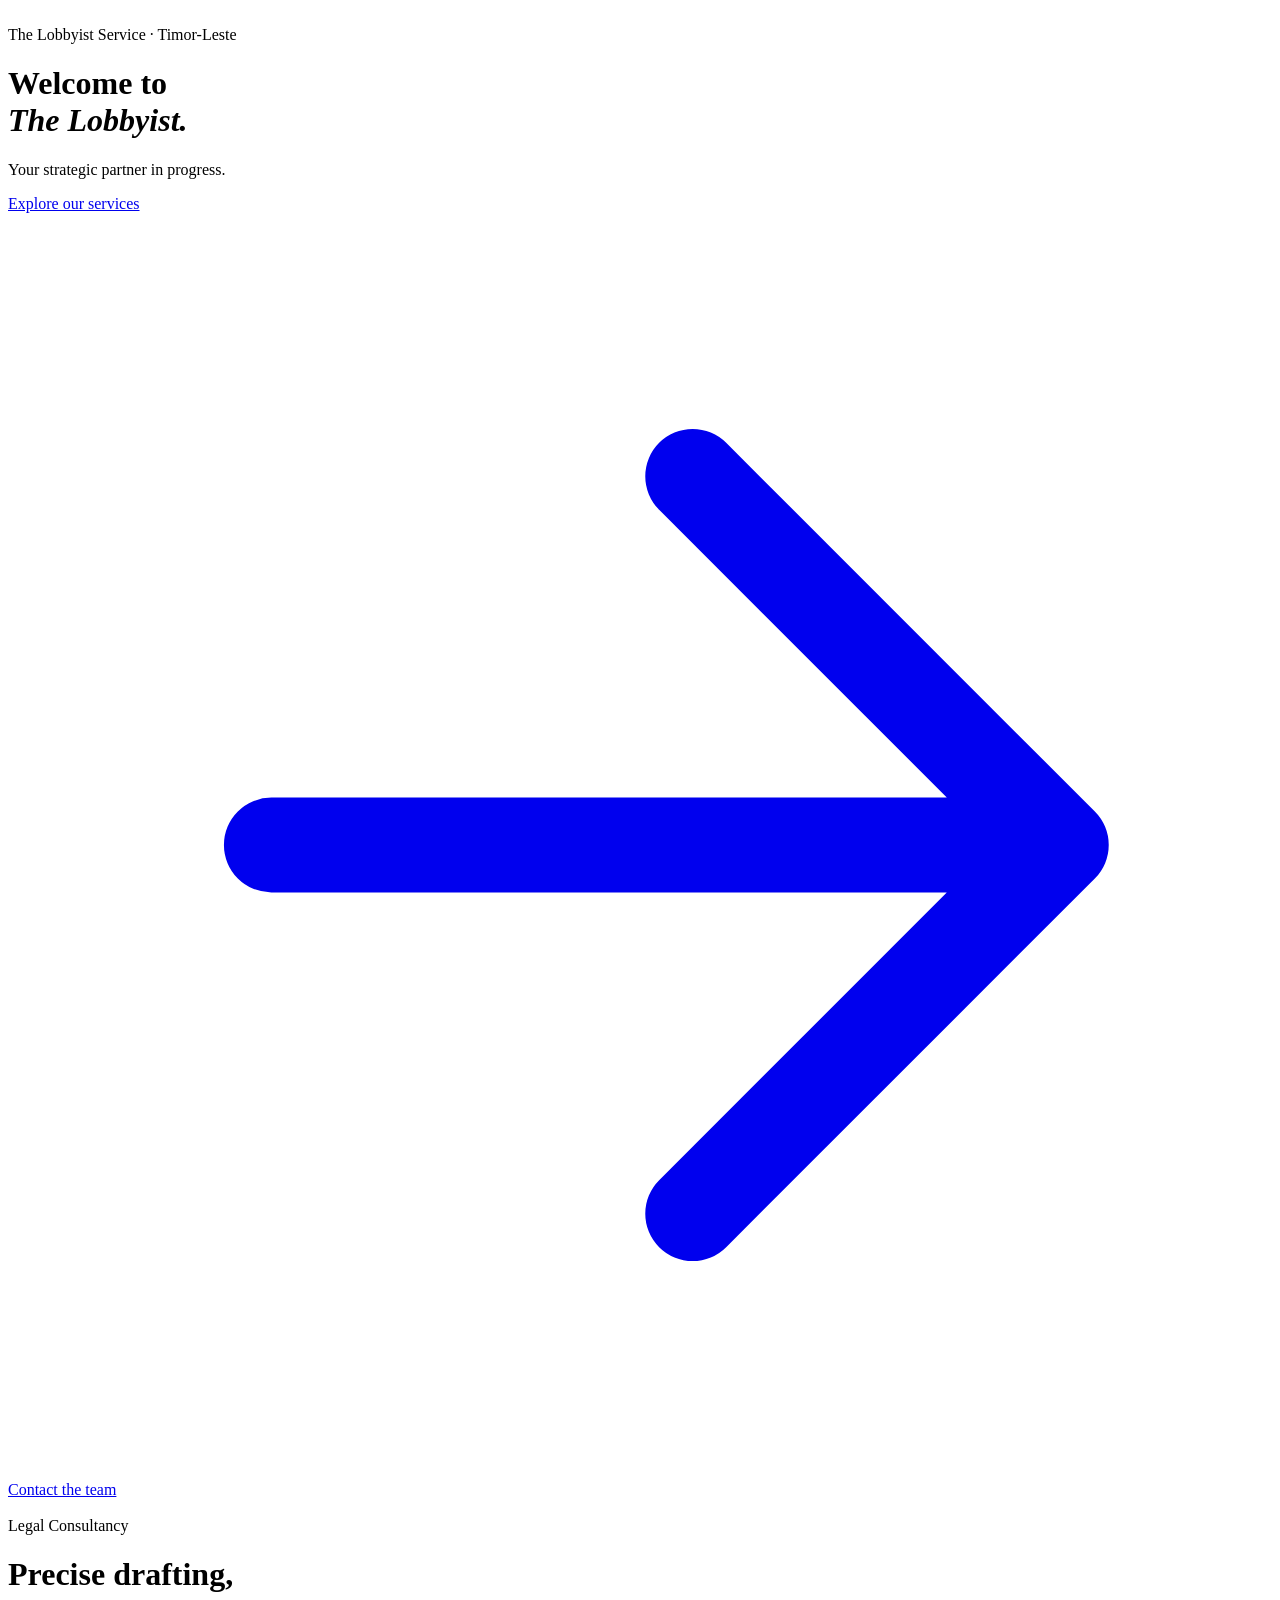
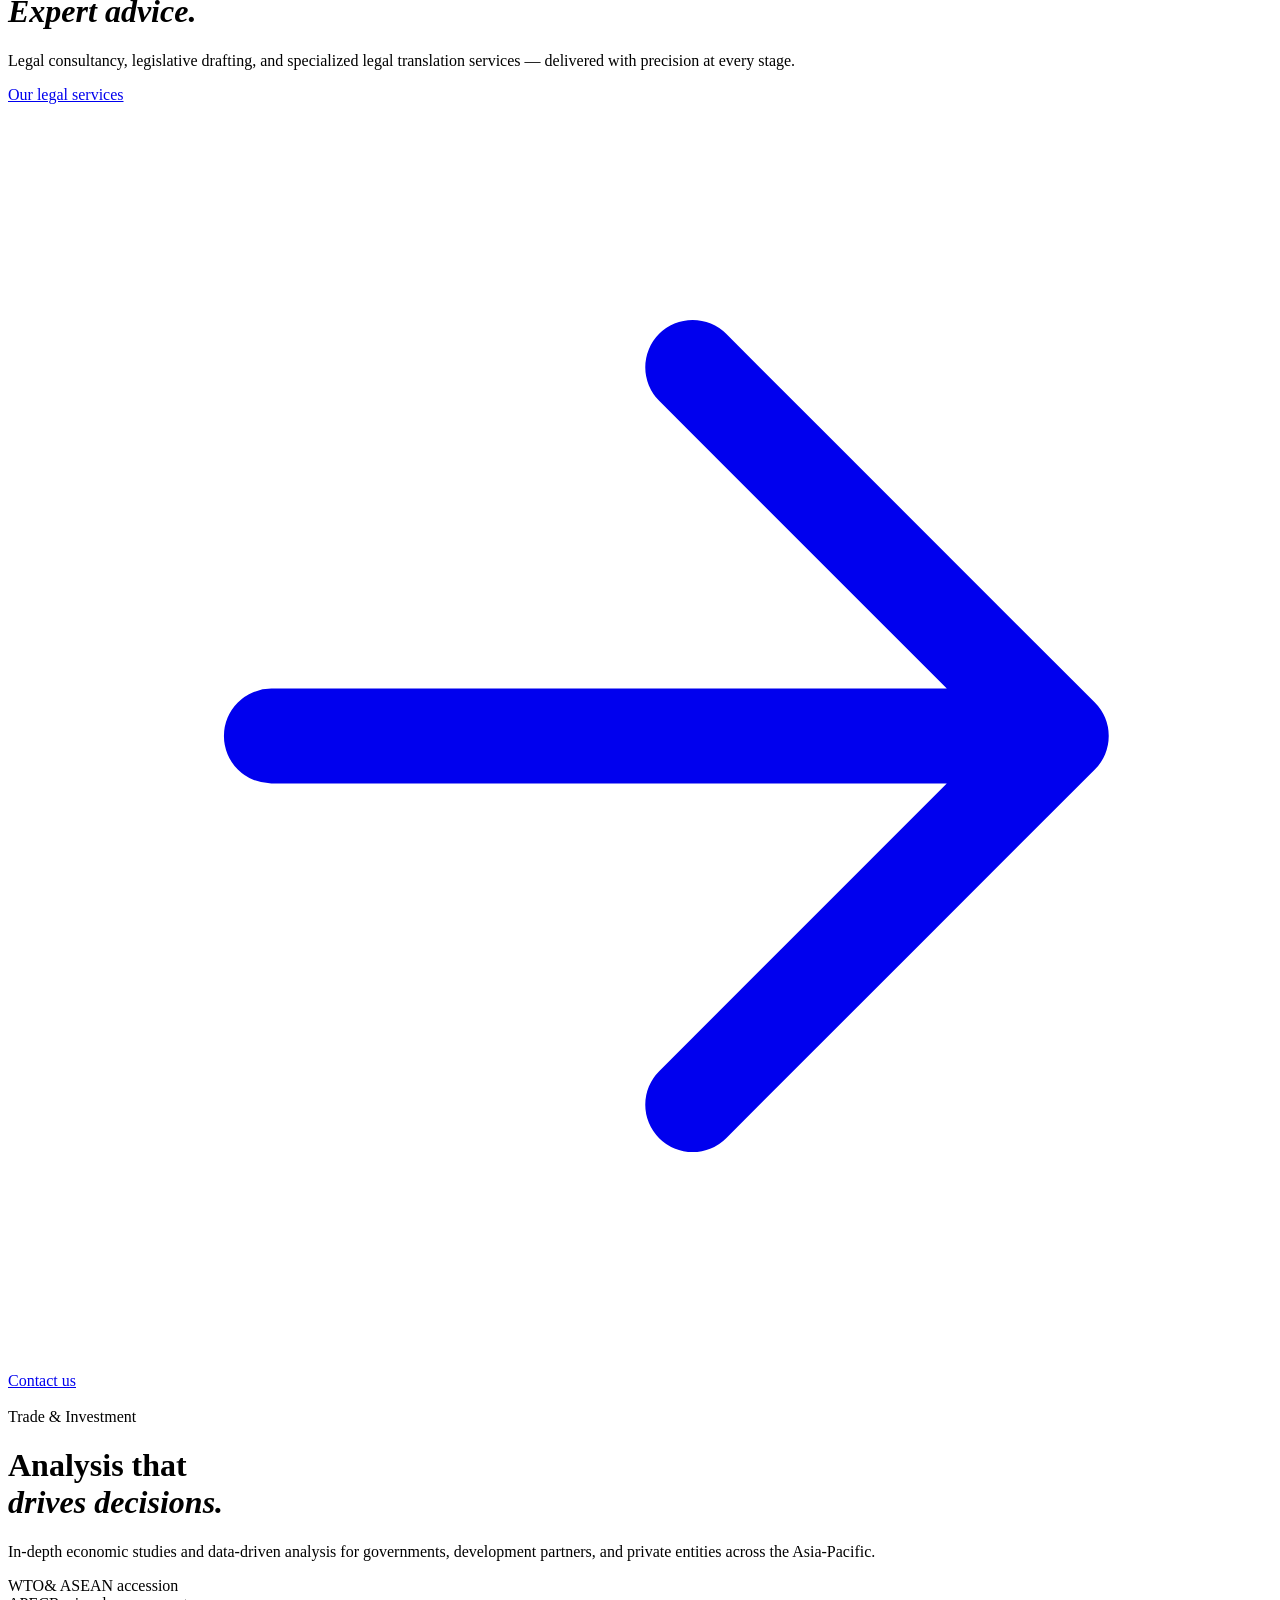
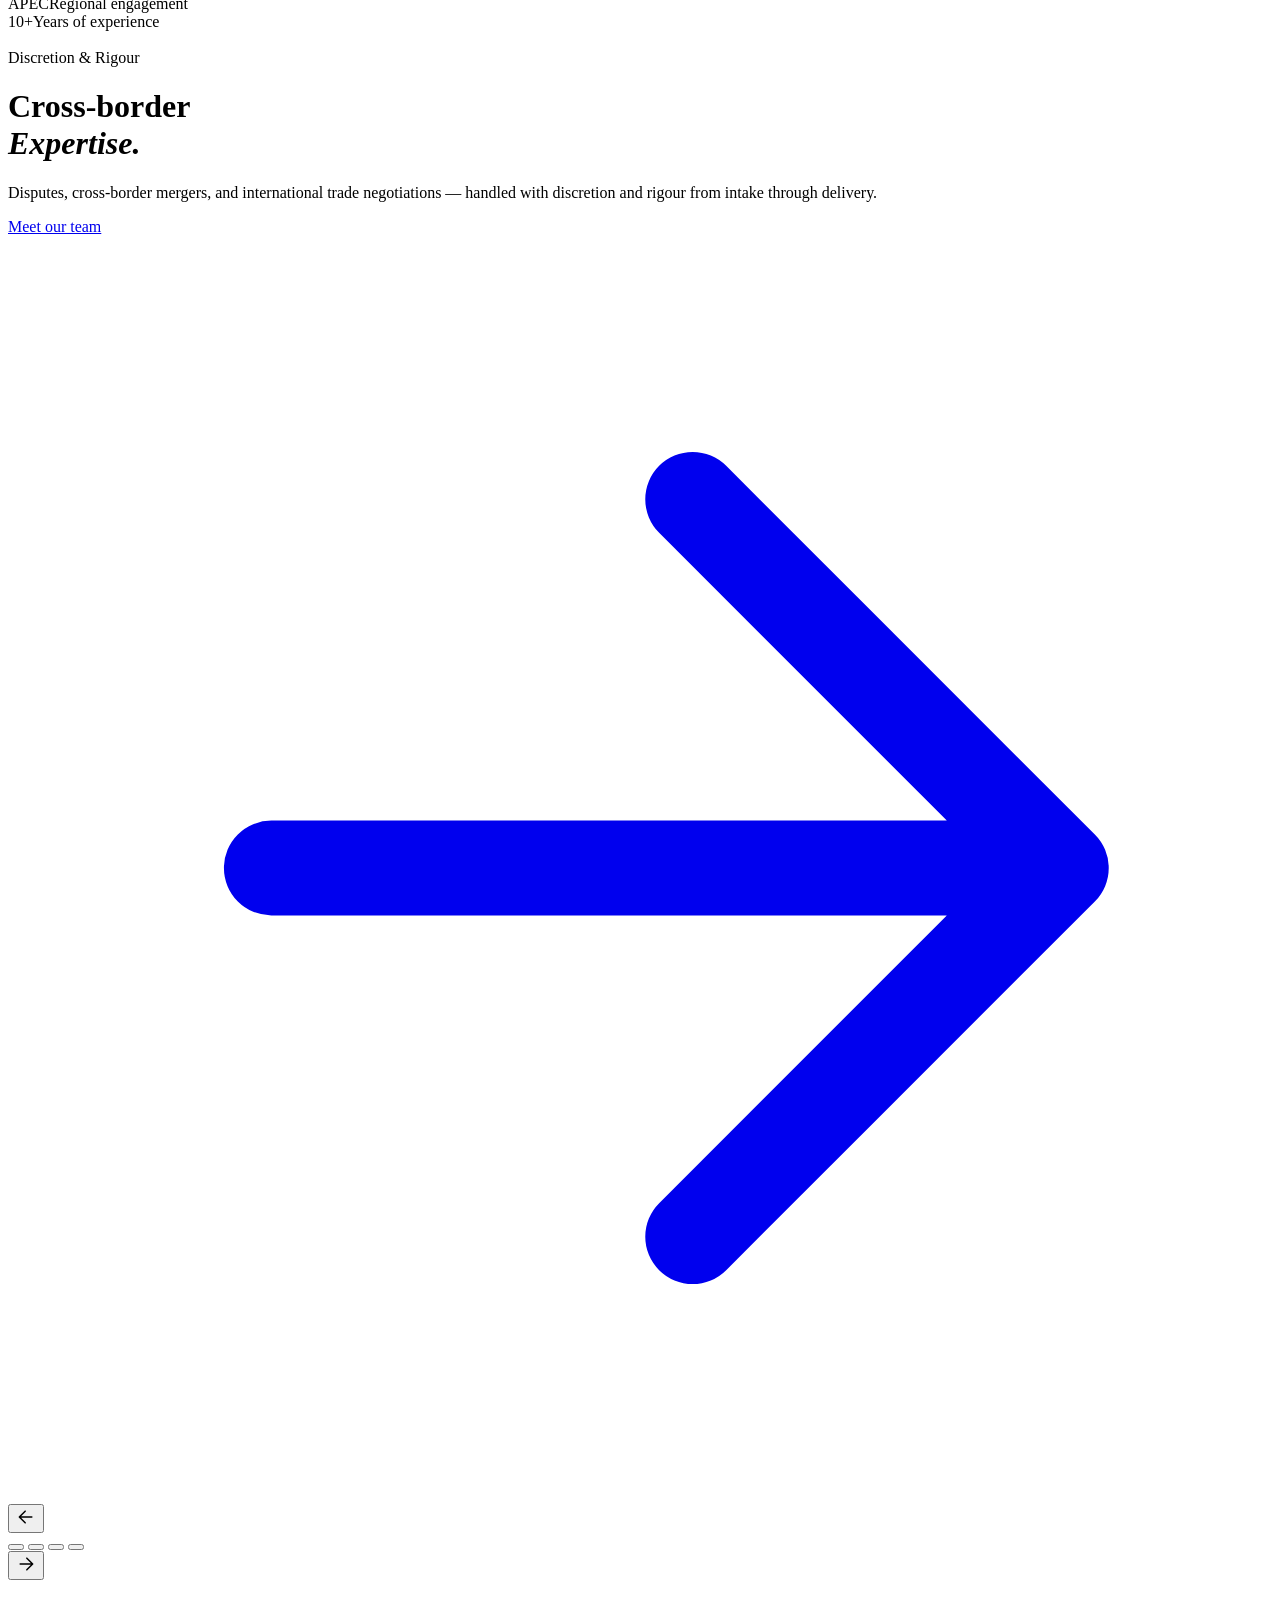
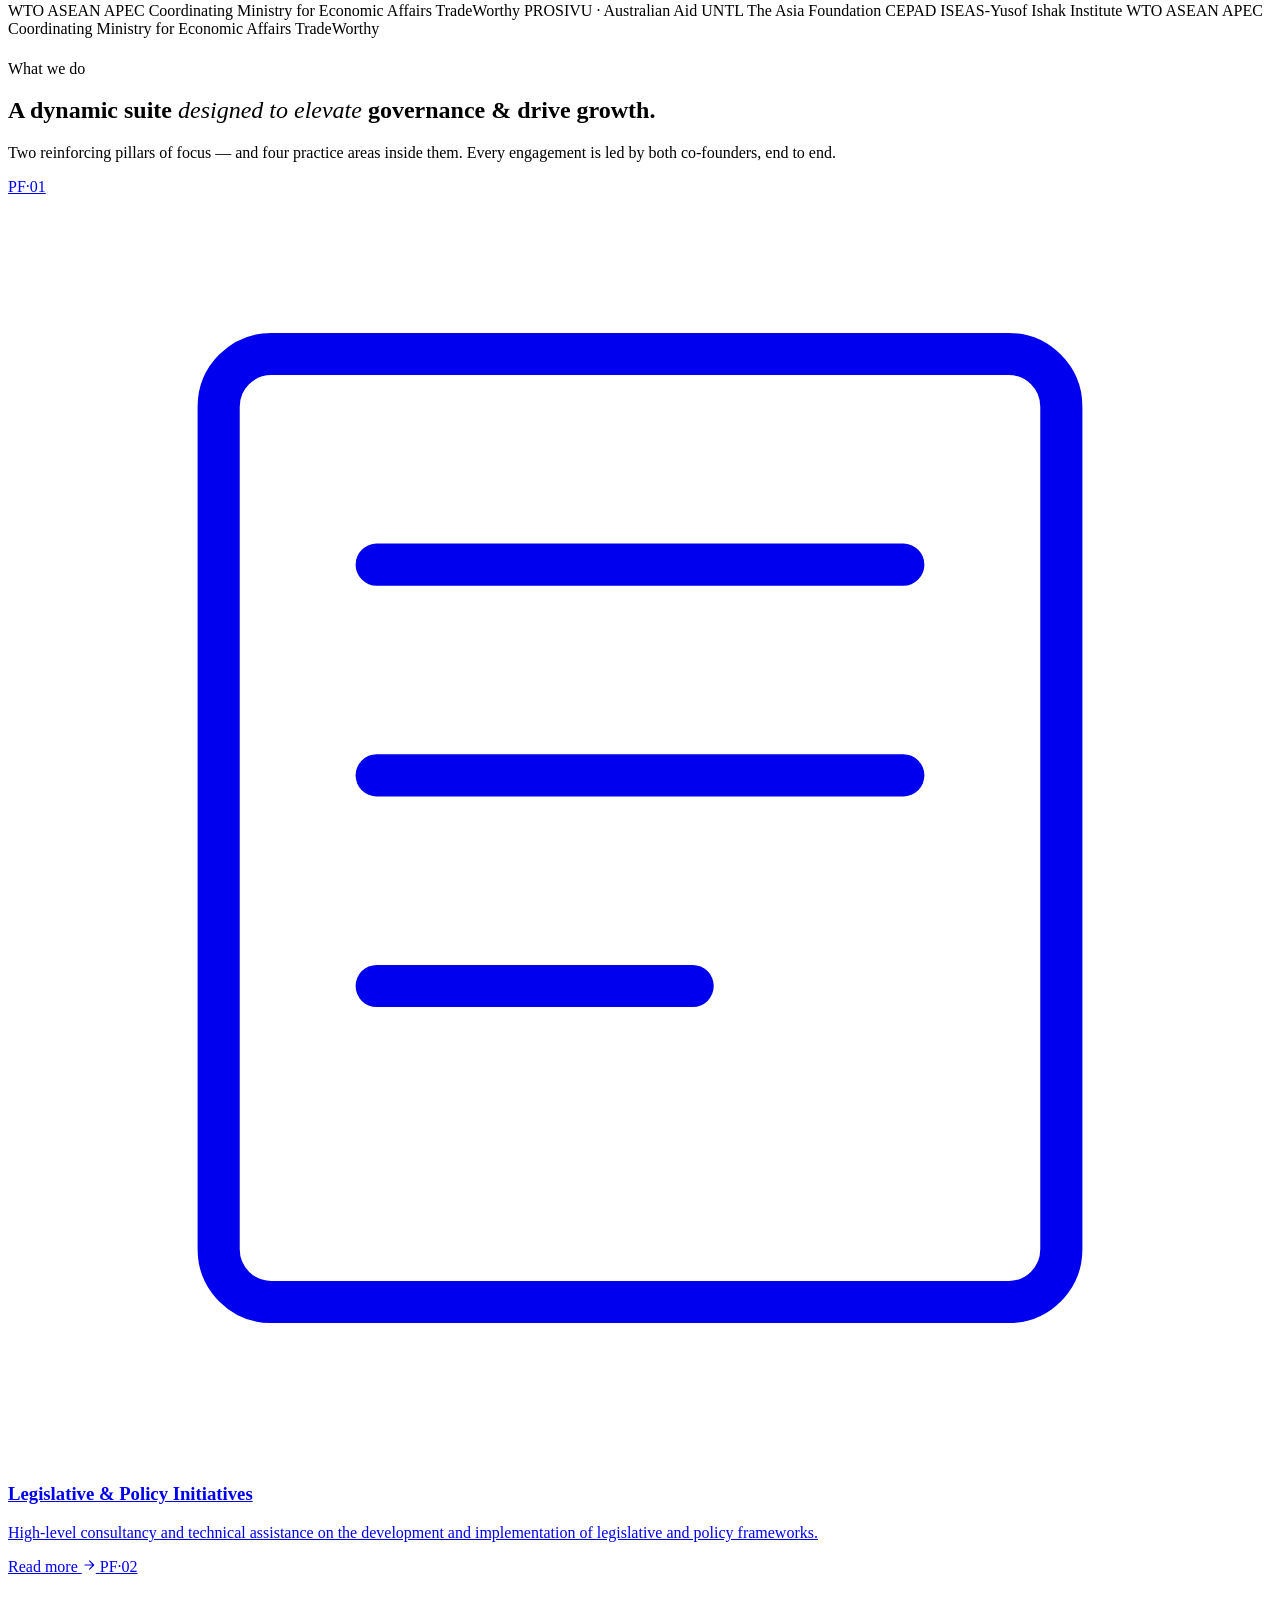
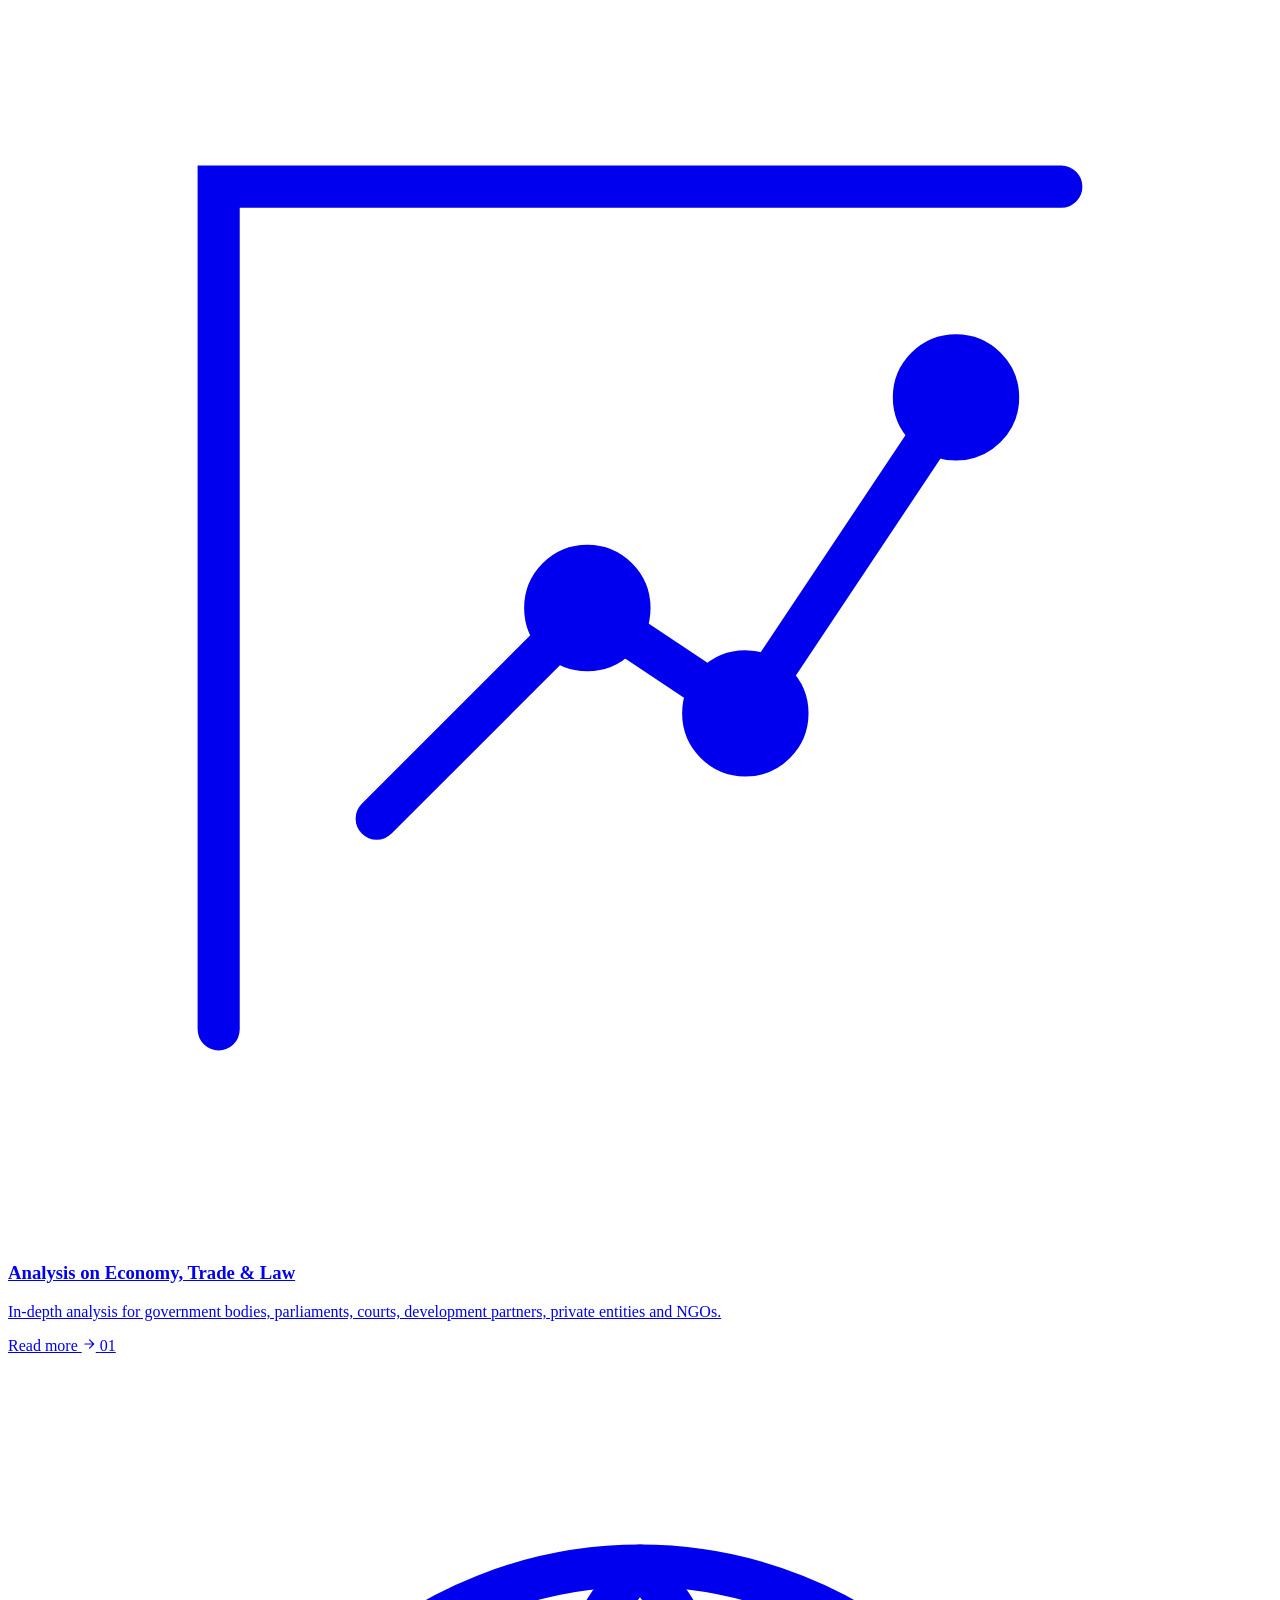
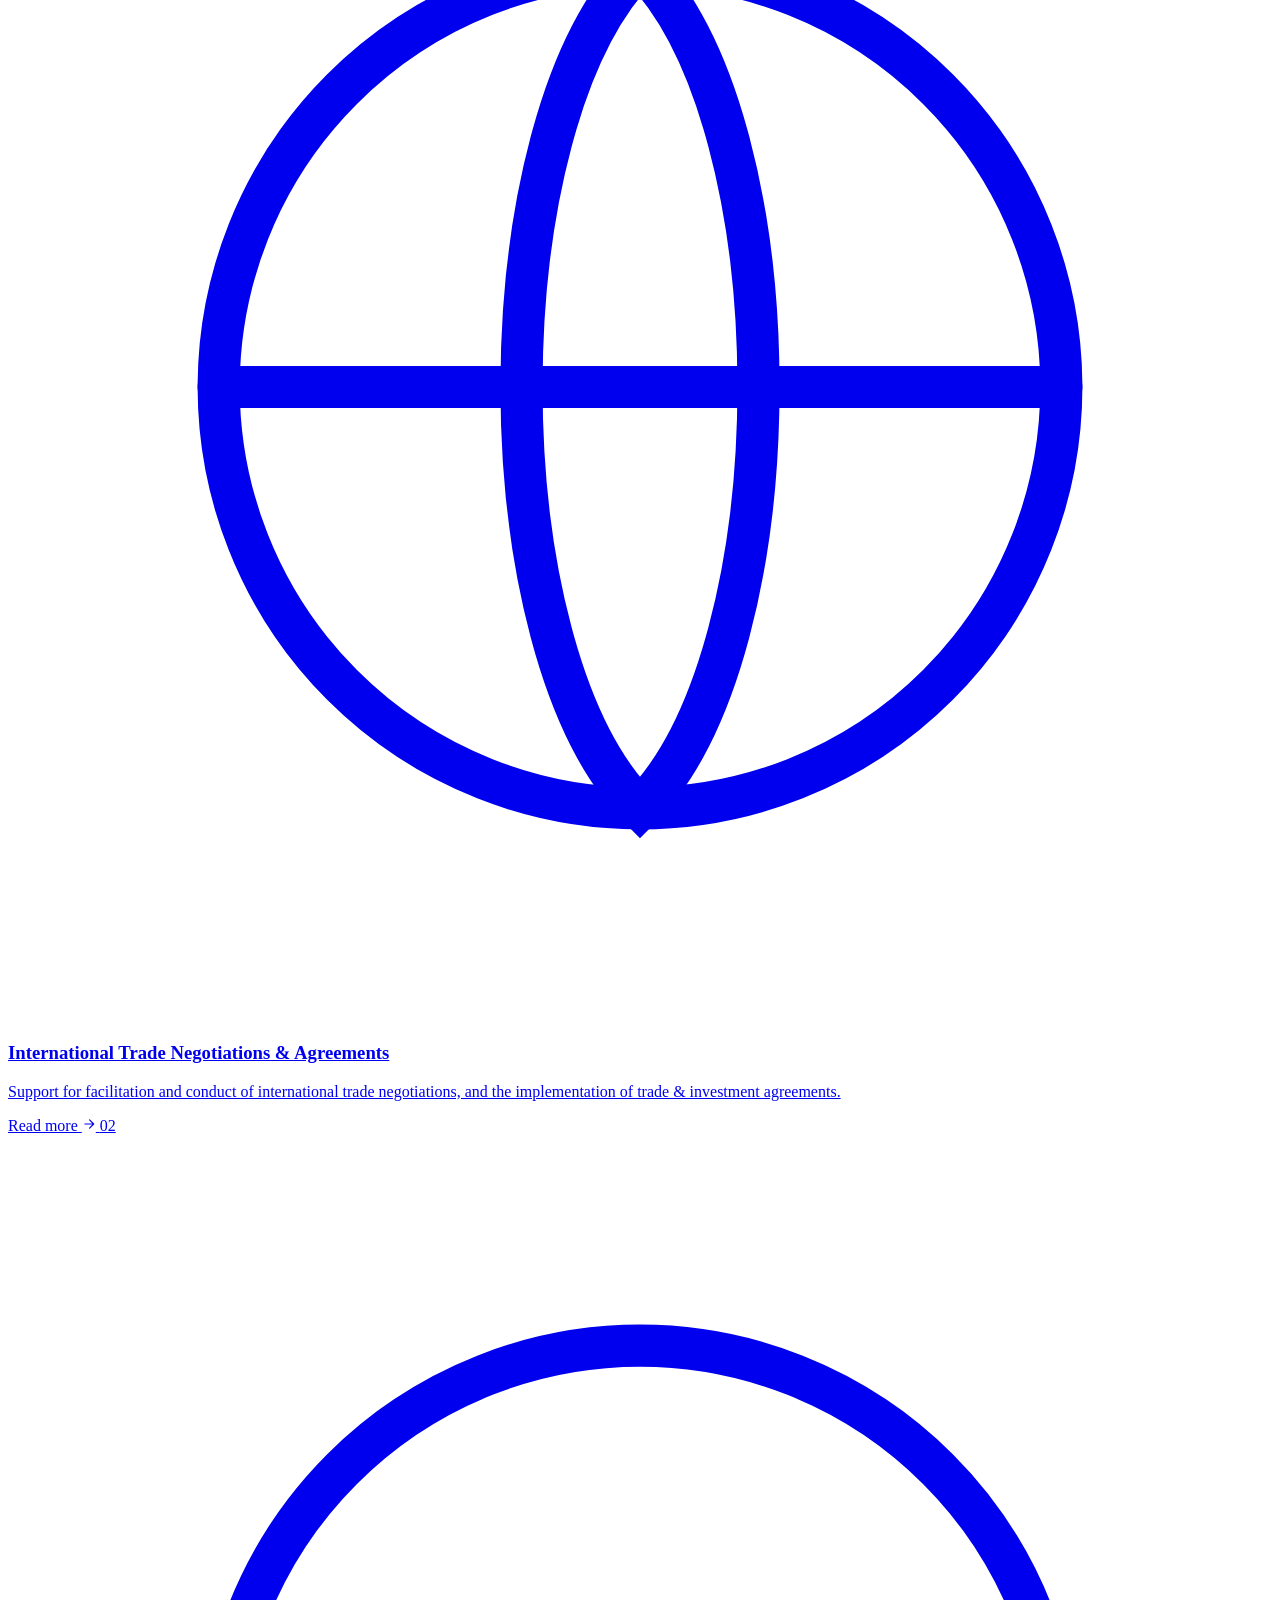
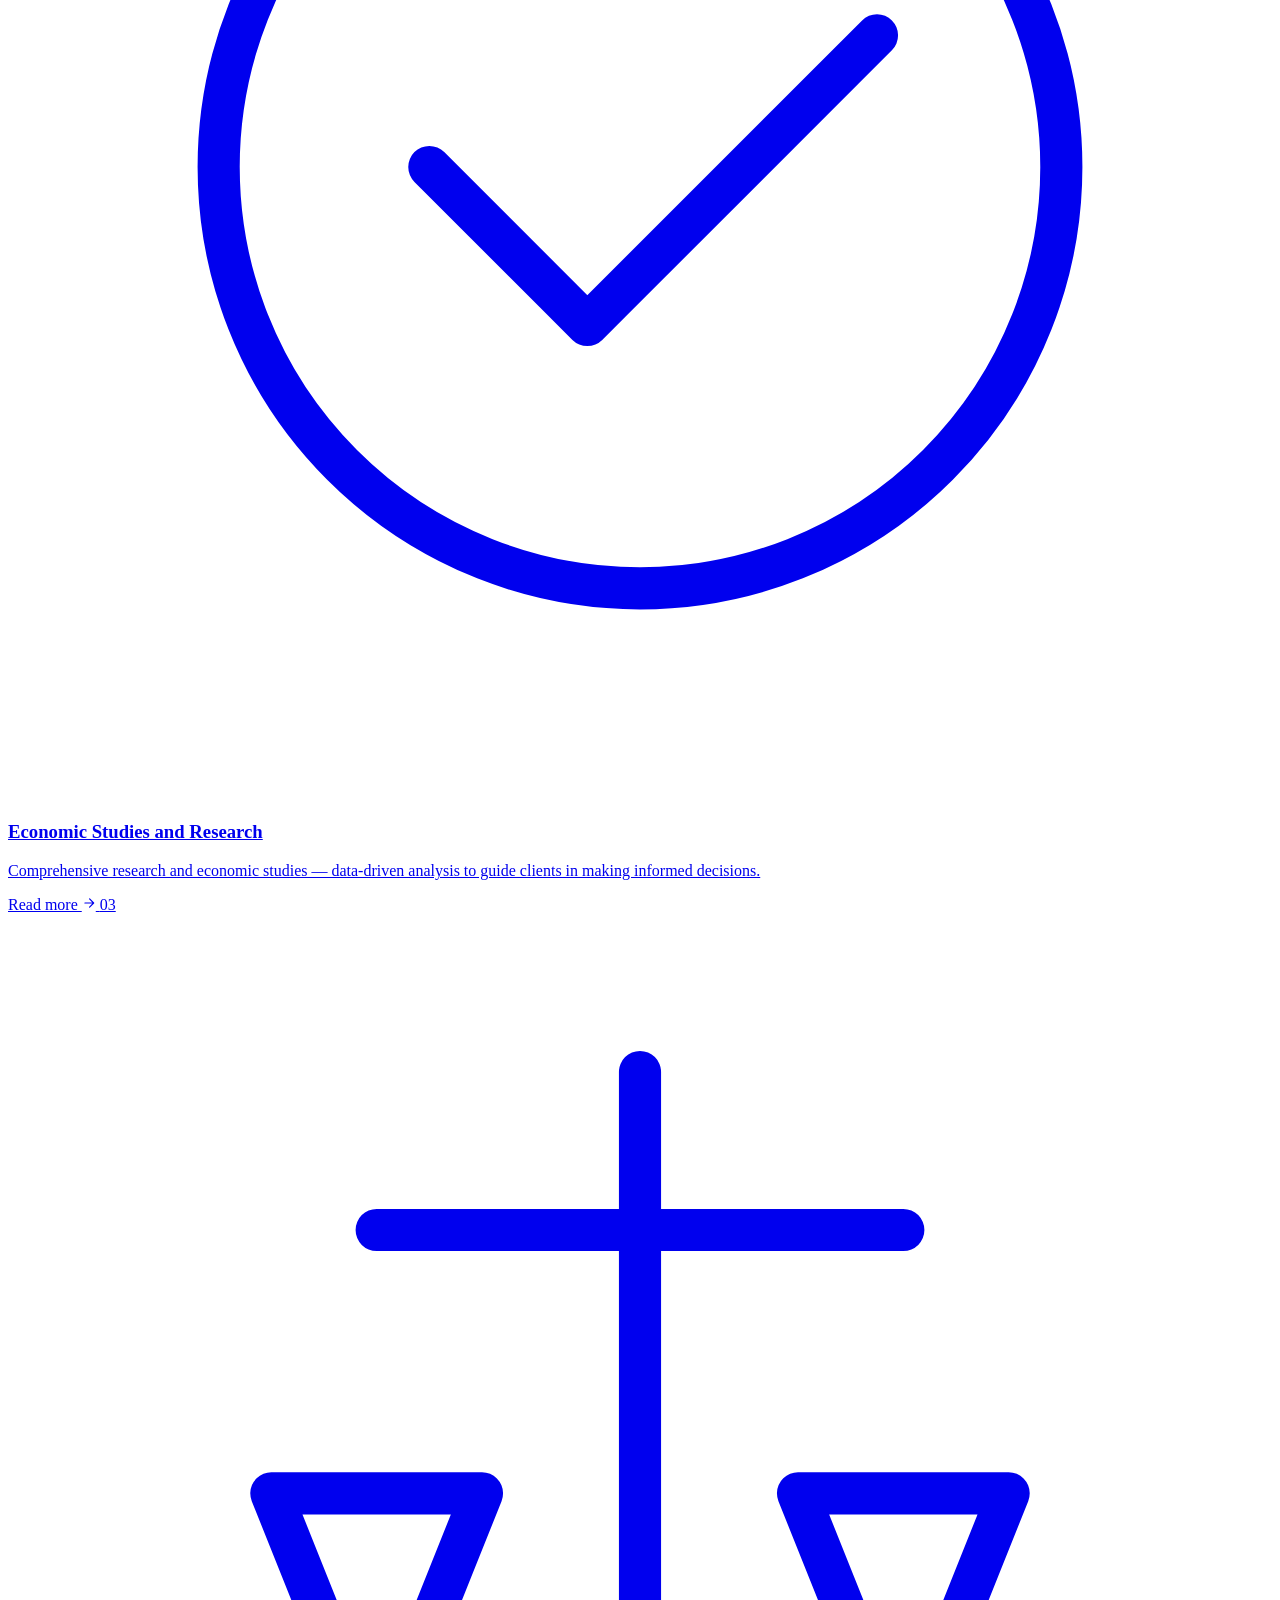
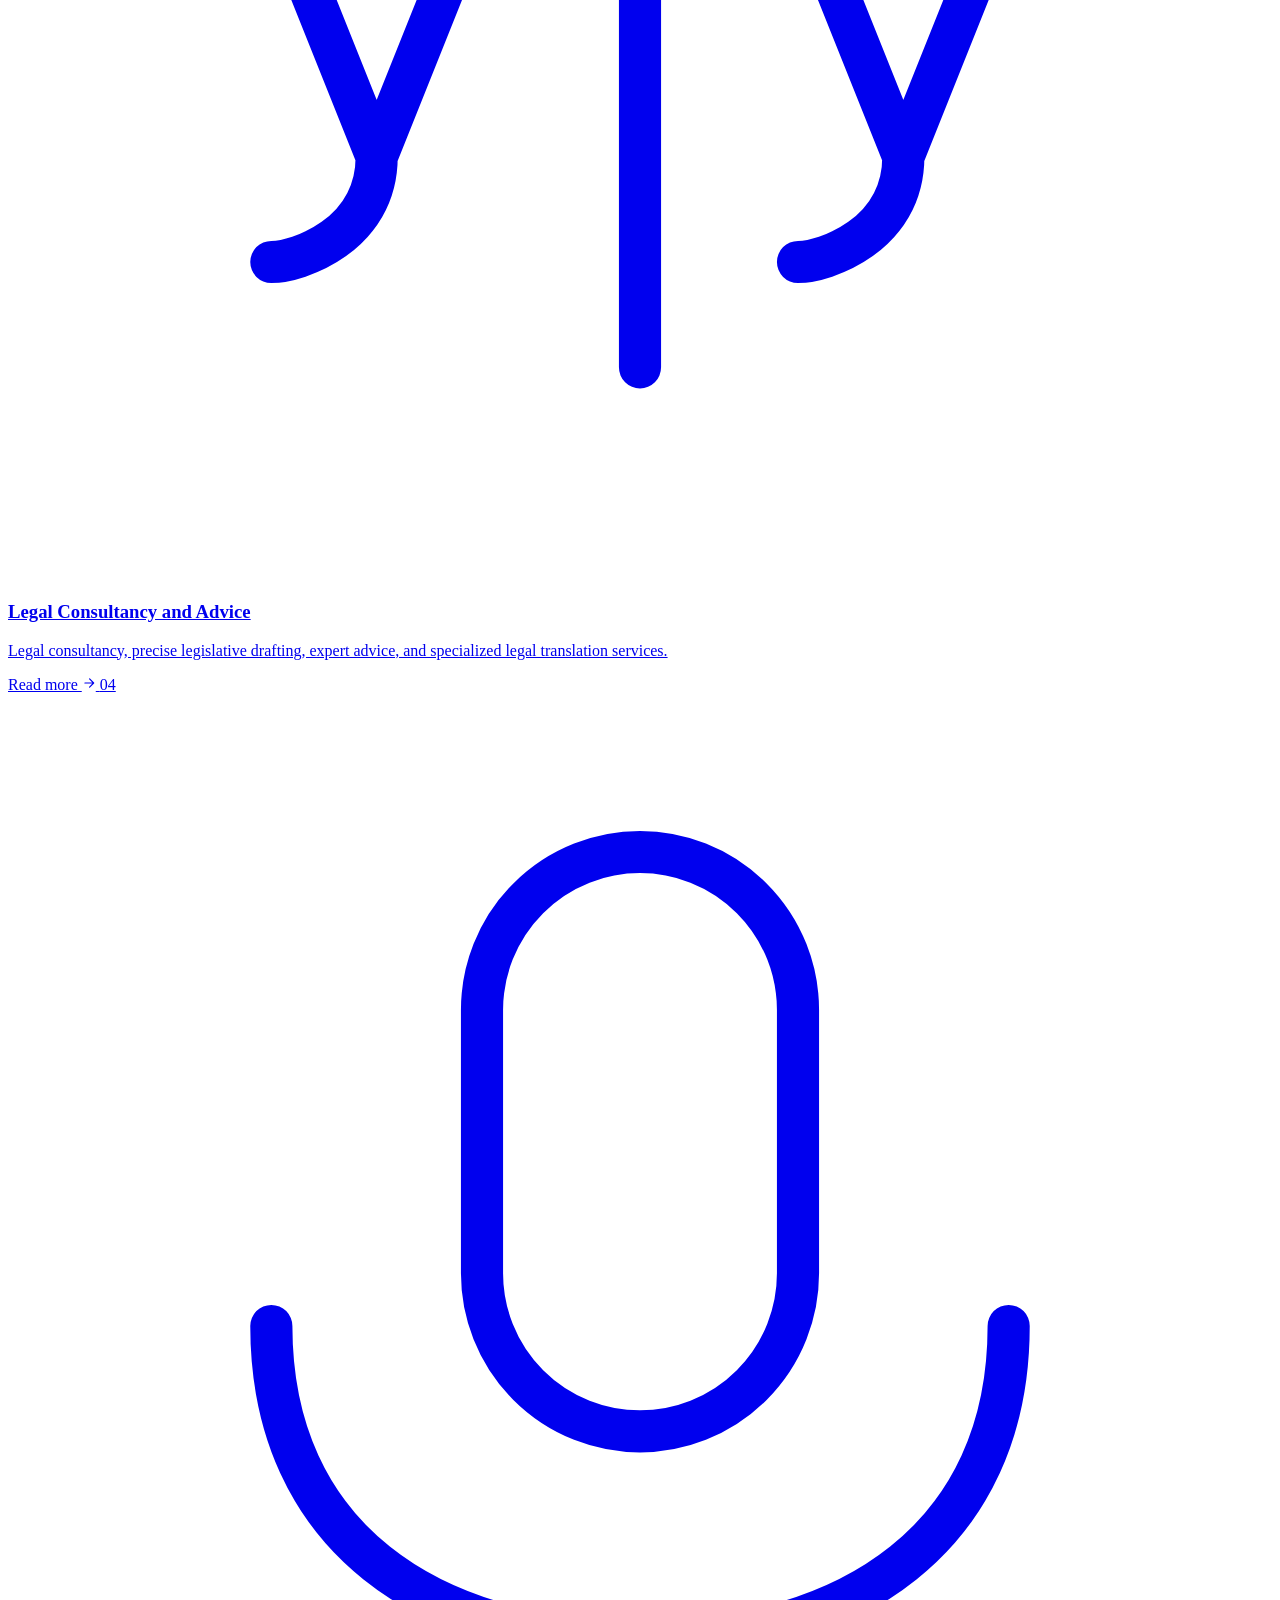
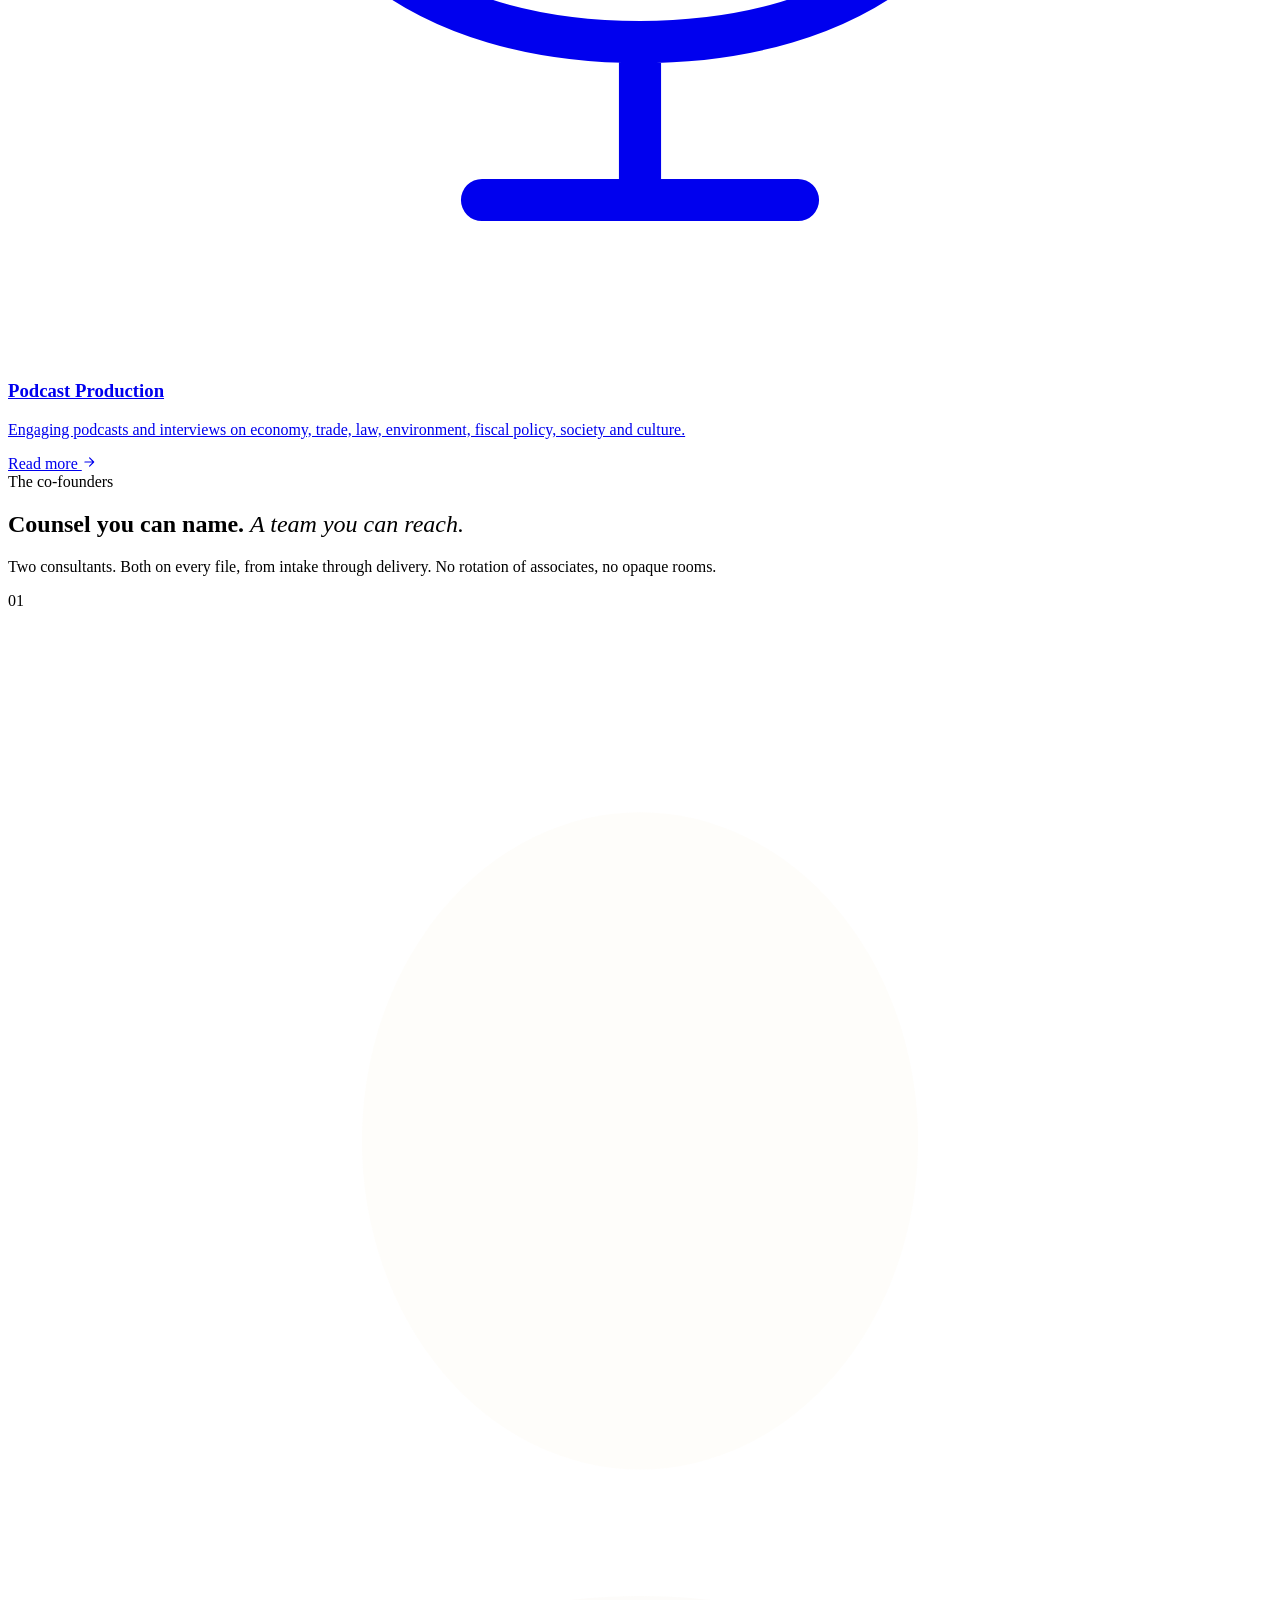
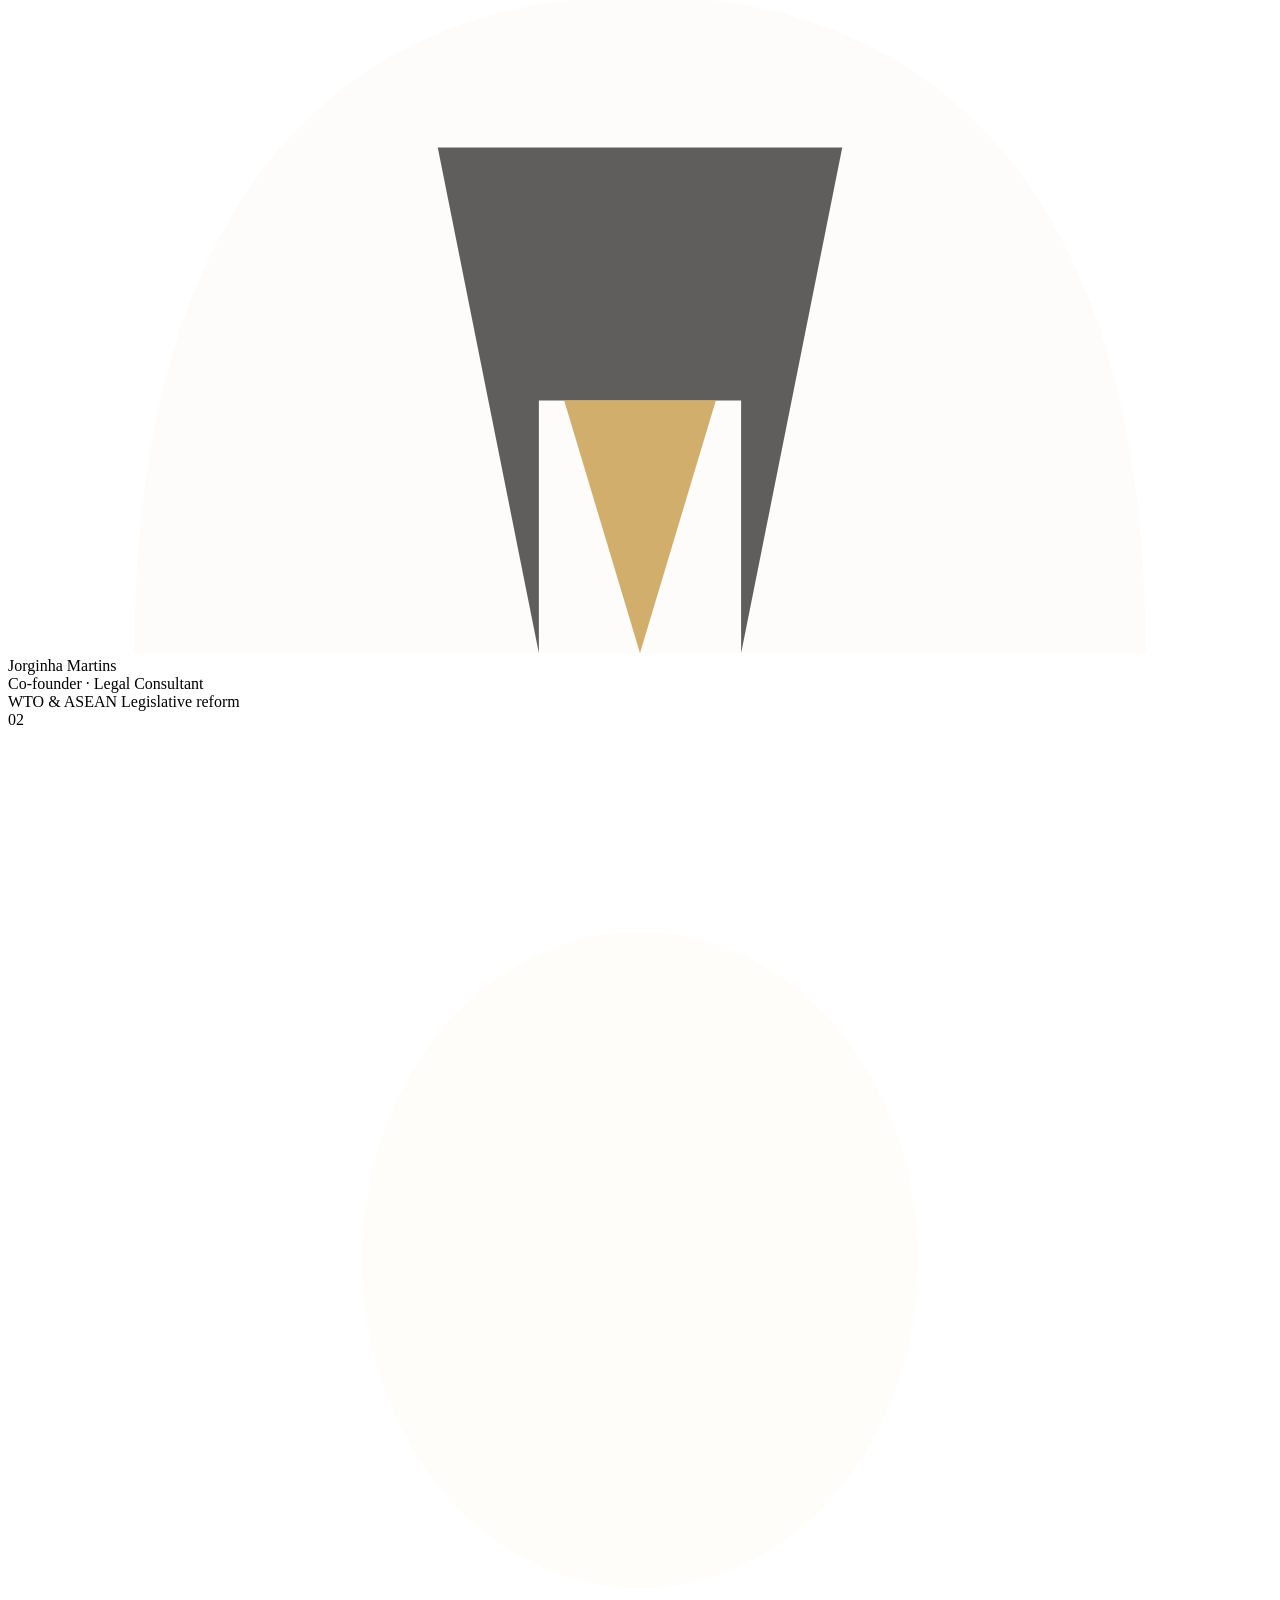
==== index.html @ a8da032b "Add files via upload" ====
<!doctype html>
<html lang="en" data-theme="light">

<head>
  <meta charset="utf-8" />
  <meta name="viewport" content="width=device-width, initial-scale=1" />
  <title>The Lobbyist Service — Policy-level Consultancy &amp; Technical Assistance</title>
  <link rel="preconnect" href="https://fonts.googleapis.com">
  <link rel="preconnect" href="https://fonts.gstatic.com" crossorigin>
  <link
    href="https://fonts.googleapis.com/css2?family=Playfair+Display:ital,wght@0,400..800;1,400..700&family=Inter:wght@300;400;500;600;700&display=swap"
    rel="stylesheet">
  <link rel="stylesheet" href="assets/shared.css" />
</head>

<body data-page="home">

  <div id="nav-mount"></div>

  <!-- ============== HERO SLIDER ============== -->
  <header class="hero-slider" id="hero-slider">

    <!-- Slide 1 — legal.png -->
    <div class="hs-slide active" data-index="0">
      <div class="hs-bg">
        <img src="uploads/legal.png" alt="" aria-hidden="true" />
        <div class="hs-overlay"></div>
      </div>
      <div class="hs-content">
        <span class="hs-eyebrow">The Lobbyist Service · Timor-Leste</span>
        <h1 class="hs-headline">
          Welcome to<br><em>The Lobbyist.</em>
        </h1>
        <p class="hs-lede">Your strategic partner in progress.</p>
        <div class="hs-actions">
          <a href="service.html" class="btn btn-primary">
            Explore our services
            <svg class="arrow" viewBox="0 0 24 24" fill="none" aria-hidden="true">
              <path d="M5 12h14M13 5l7 7-7 7" stroke="currentColor" stroke-width="1.8" stroke-linecap="round" stroke-linejoin="round" />
            </svg>
          </a>
          <a href="mailto:thelobbyist.service@gmail.com" class="btn btn-ghost hs-btn-ghost">
            Contact the team
          </a>
        </div>
      </div>
    </div>

    <!-- Slide 2 — legal2.png -->
    <div class="hs-slide" data-index="1">
      <div class="hs-bg">
        <img src="uploads/legal2.png" alt="" aria-hidden="true" />
        <div class="hs-overlay" style="background: linear-gradient(to bottom, rgba(11,10,8,.50) 0%, rgba(11,10,8,.80) 100%);"></div>
      </div>
      <div class="hs-content">
        <span class="hs-eyebrow">Legal Consultancy</span>
        <h1 class="hs-headline">
          Precise drafting,<br><em>Expert advice.</em>
        </h1>
        <p class="hs-lede">Legal consultancy, legislative drafting, and specialized legal translation services — delivered with precision at every stage.</p>
        <div class="hs-actions">
          <a href="service.html#legal-consultancy" class="btn btn-primary">
            Our legal services
            <svg class="arrow" viewBox="0 0 24 24" fill="none" aria-hidden="true">
              <path d="M5 12h14M13 5l7 7-7 7" stroke="currentColor" stroke-width="1.8" stroke-linecap="round" stroke-linejoin="round" />
            </svg>
          </a>
          <a href="mailto:thelobbyist.service@gmail.com" class="btn btn-ghost hs-btn-ghost">Contact us</a>
        </div>
      </div>
    </div>

    <!-- Slide 3 — legal3.png -->
    <div class="hs-slide" data-index="2">
      <div class="hs-bg">
        <img src="uploads/legal3.png" alt="" aria-hidden="true" />
        <div class="hs-overlay" style="background: linear-gradient(135deg, rgba(11,10,8,.85) 0%, rgba(11,10,8,.45) 100%);"></div>
      </div>
      <div class="hs-content">
        <span class="hs-eyebrow">Trade &amp; Investment</span>
        <h1 class="hs-headline">
          Analysis that<br><em>drives decisions.</em>
        </h1>
        <p class="hs-lede">In-depth economic studies and data-driven analysis for governments, development partners, and private entities across the Asia-Pacific.</p>
        <div class="hs-meta">
          <div class="hs-stat"><span class="hs-num">WTO</span><span class="hs-lbl">&amp; ASEAN accession</span></div>
          <div class="hs-stat"><span class="hs-num">APEC</span><span class="hs-lbl">Regional engagement</span></div>
          <div class="hs-stat"><span class="hs-num">10+</span><span class="hs-lbl">Years of experience</span></div>
        </div>
      </div>
    </div>

    <!-- Slide 4 — legal4.png -->
    <div class="hs-slide" data-index="3">
      <div class="hs-bg">
        <img src="uploads/legal4.png" alt="" aria-hidden="true" />
        <div class="hs-overlay" style="background: linear-gradient(to right, rgba(11,10,8,.88) 40%, rgba(11,10,8,.45) 100%);"></div>
      </div>
      <div class="hs-content">
        <span class="hs-eyebrow">Discretion &amp; Rigour</span>
        <h1 class="hs-headline">
          Cross-border<br><em>Expertise.</em>
        </h1>
        <p class="hs-lede">Disputes, cross-border mergers, and international trade negotiations — handled with discretion and rigour from intake through delivery.</p>
        <div class="hs-actions">
          <a href="consultant.html" class="btn btn-primary">
            Meet our team
            <svg class="arrow" viewBox="0 0 24 24" fill="none" aria-hidden="true">
              <path d="M5 12h14M13 5l7 7-7 7" stroke="currentColor" stroke-width="1.8" stroke-linecap="round" stroke-linejoin="round" />
            </svg>
          </a>
        </div>
      </div>
    </div>

    <!-- Controls -->
    <div class="hs-controls" aria-label="Slide navigation">
      <button class="hs-arrow hs-prev" aria-label="Previous slide">
        <svg viewBox="0 0 24 24" fill="none" width="20" height="20">
          <path d="M19 12H5M11 5l-7 7 7 7" stroke="currentColor" stroke-width="1.8" stroke-linecap="round" stroke-linejoin="round" />
        </svg>
      </button>
      <div class="hs-dots">
        <button class="hs-dot active" data-to="0" aria-label="Slide 1"></button>
        <button class="hs-dot" data-to="1" aria-label="Slide 2"></button>
        <button class="hs-dot" data-to="2" aria-label="Slide 3"></button>
        <button class="hs-dot" data-to="3" aria-label="Slide 4"></button>
      </div>
      <button class="hs-arrow hs-next" aria-label="Next slide">
        <svg viewBox="0 0 24 24" fill="none" width="20" height="20">
          <path d="M5 12h14M13 5l7 7-7 7" stroke="currentColor" stroke-width="1.8" stroke-linecap="round" stroke-linejoin="round" />
        </svg>
      </button>
    </div>

    <!-- Progress bar -->
    <div class="hs-progress" aria-hidden="true">
      <div class="hs-progress-bar"></div>
    </div>

  </header>

  <!-- ============== MARQUEE ============== -->
  <section class="marquee" style="padding: 22px 0;">
    <div class="marquee-track">
      <span class="marquee-item">WTO</span>
      <span class="marquee-item">ASEAN</span>
      <span class="marquee-item">APEC</span>
      <span class="marquee-item">Coordinating Ministry for Economic Affairs</span>
      <span class="marquee-item">TradeWorthy</span>
      <span class="marquee-item">PROSIVU · Australian Aid</span>
      <span class="marquee-item">UNTL</span>
      <span class="marquee-item">The Asia Foundation</span>
      <span class="marquee-item">CEPAD</span>
      <span class="marquee-item">ISEAS-Yusof Ishak Institute</span>
      <span class="marquee-item">WTO</span>
      <span class="marquee-item">ASEAN</span>
      <span class="marquee-item">APEC</span>
      <span class="marquee-item">Coordinating Ministry for Economic Affairs</span>
      <span class="marquee-item">TradeWorthy</span>
    </div>
  </section>

  <!-- ============== SERVICES ============== -->
  <section id="services">
    <div class="container">
      <div class="section-head reveal">
        <div class="title">
          <span class="eyebrow">What we do</span>
          <h2>A dynamic suite <em class="gold serif" style="font-style:italic; font-weight:400">designed to elevate</em>
            governance &amp; drive growth.</h2>
        </div>
        <p>
          Two reinforcing pillars of focus — and four practice areas
          inside them. Every engagement is led by both co-founders,
          end to end.
        </p>
      </div>

      <div class="service-grid reveal-stagger">

        <a class="service-card" href="service.html#legislative-policy">
          <span class="num">PF·01</span>
          <svg class="icon" viewBox="0 0 48 48" fill="none" stroke="currentColor" stroke-width="1.6" aria-hidden="true">
            <rect x="8" y="6" width="32" height="36" rx="2" />
            <path d="M14 14 H34 M14 22 H34 M14 30 H26" stroke-linecap="round" />
          </svg>
          <h3>Legislative &amp; Policy Initiatives</h3>
          <p>High-level consultancy and technical assistance on the development and implementation of legislative and
            policy frameworks.</p>
          <span class="read">Read more
            <svg class="arrow" width="14" height="14" viewBox="0 0 24 24" fill="none">
              <path d="M5 12h14M13 5l7 7-7 7" stroke="currentColor" stroke-width="2" stroke-linecap="round"
                stroke-linejoin="round" />
            </svg>
          </span>
        </a>

        <a class="service-card" href="service.html#analysis-economy-trade-law">
          <span class="num">PF·02</span>
          <svg class="icon" viewBox="0 0 48 48" fill="none" stroke="currentColor" stroke-width="1.6" aria-hidden="true">
            <path d="M8 40 V8 H40" stroke-linecap="round" />
            <path d="M14 32 L22 24 L28 28 L36 16" stroke-linecap="round" stroke-linejoin="round" />
            <circle cx="22" cy="24" r="1.6" fill="currentColor" />
            <circle cx="28" cy="28" r="1.6" fill="currentColor" />
            <circle cx="36" cy="16" r="1.6" fill="currentColor" />
          </svg>
          <h3>Analysis on Economy, Trade &amp; Law</h3>
          <p>In-depth analysis for government bodies, parliaments, courts, development partners, private entities and
            NGOs.</p>
          <span class="read">Read more
            <svg class="arrow" width="14" height="14" viewBox="0 0 24 24" fill="none">
              <path d="M5 12h14M13 5l7 7-7 7" stroke="currentColor" stroke-width="2" stroke-linecap="round"
                stroke-linejoin="round" />
            </svg>
          </span>
        </a>

        <a class="service-card" href="service.html#international-trade">
          <span class="num">01</span>
          <svg class="icon" viewBox="0 0 48 48" fill="none" stroke="currentColor" stroke-width="1.6" aria-hidden="true">
            <circle cx="24" cy="24" r="16" />
            <path d="M8 24 H40 M24 8 C 30 14 30 34 24 40 C 18 34 18 14 24 8" stroke-linecap="round" />
          </svg>
          <h3>International Trade Negotiations &amp; Agreements</h3>
          <p>Support for facilitation and conduct of international trade negotiations, and the implementation of trade
            &amp; investment agreements.</p>
          <span class="read">Read more
            <svg class="arrow" width="14" height="14" viewBox="0 0 24 24" fill="none">
              <path d="M5 12h14M13 5l7 7-7 7" stroke="currentColor" stroke-width="2" stroke-linecap="round"
                stroke-linejoin="round" />
            </svg>
          </span>
        </a>

        <a class="service-card" href="service.html#economic-studies">
          <span class="num">02</span>
          <svg class="icon" viewBox="0 0 48 48" fill="none" stroke="currentColor" stroke-width="1.6" aria-hidden="true">
            <circle cx="24" cy="24" r="16" />
            <path d="M16 24 L22 30 L33 19" stroke-linecap="round" stroke-linejoin="round" />
          </svg>
          <h3>Economic Studies and Research</h3>
          <p>Comprehensive research and economic studies — data-driven analysis to guide clients in making informed
            decisions.</p>
          <span class="read">Read more
            <svg class="arrow" width="14" height="14" viewBox="0 0 24 24" fill="none">
              <path d="M5 12h14M13 5l7 7-7 7" stroke="currentColor" stroke-width="2" stroke-linecap="round"
                stroke-linejoin="round" />
            </svg>
          </span>
        </a>

        <a class="service-card" href="service.html#legal-consultancy">
          <span class="num">03</span>
          <svg class="icon" viewBox="0 0 48 48" fill="none" stroke="currentColor" stroke-width="1.6" aria-hidden="true">
            <path
              d="M24 6 V40 M14 12 H34 M10 22 H18 L14 32 Z M30 22 H38 L34 32 Z M14 32 C14 35 11 36 10 36 M34 32 C34 35 31 36 30 36"
              stroke-linejoin="round" stroke-linecap="round" />
          </svg>
          <h3>Legal Consultancy and Advice</h3>
          <p>Legal consultancy, precise legislative drafting, expert advice, and specialized legal translation services.
          </p>
          <span class="read">Read more
            <svg class="arrow" width="14" height="14" viewBox="0 0 24 24" fill="none">
              <path d="M5 12h14M13 5l7 7-7 7" stroke="currentColor" stroke-width="2" stroke-linecap="round"
                stroke-linejoin="round" />
            </svg>
          </span>
        </a>

        <a class="service-card" href="service.html#podcast-production">
          <span class="num">04</span>
          <svg class="icon" viewBox="0 0 48 48" fill="none" stroke="currentColor" stroke-width="1.6" aria-hidden="true">
            <rect x="18" y="6" width="12" height="22" rx="6" />
            <path d="M10 24 C 10 32 16 36 24 36 M38 24 C 38 32 32 36 24 36 M24 36 V42 M18 42 H30"
              stroke-linecap="round" />
          </svg>
          <h3>Podcast Production</h3>
          <p>Engaging podcasts and interviews on economy, trade, law, environment, fiscal policy, society and culture.
          </p>
          <span class="read">Read more
            <svg class="arrow" width="14" height="14" viewBox="0 0 24 24" fill="none">
              <path d="M5 12h14M13 5l7 7-7 7" stroke="currentColor" stroke-width="2" stroke-linecap="round"
                stroke-linejoin="round" />
            </svg>
          </span>
        </a>

      </div>
    </div>
  </section>

  <!-- ============== CONSULTANTS ============== -->
  <section id="consultants" style="background: var(--bg-mute);">
    <div class="container">
      <div class="section-head reveal">
        <div class="title">
          <span class="eyebrow">The co-founders</span>
          <h2>Counsel you can name. <em class="gold serif" style="font-style:italic; font-weight:400">A team you can
              reach.</em></h2>
        </div>
        <p>
          Two consultants. Both on every file, from intake through
          delivery. No rotation of associates, no opaque rooms.
        </p>
      </div>

      <div class="profile-grid reveal-stagger home-profile-grid">

        <article class="profile">
          <div class="profile-photo">
            <div class="ring">01</div>
            <div class="silhouette">
              <svg viewBox="0 0 100 130" aria-hidden="true">
                <ellipse cx="50" cy="42" rx="22" ry="26" fill="rgba(245,239,224,.16)" />
                <path d="M10 130 C 10 92 28 78 50 78 C 72 78 90 92 90 130 Z" fill="rgba(245,239,224,.18)" />
                <path d="M34 90 L42 130 L42 110 L58 110 L58 130 L66 90 Z" fill="rgba(11,10,8,.65)" />
                <path d="M44 110 L50 130 L56 110 Z" fill="rgba(201,162,83,.85)" />
              </svg>
            </div>
          </div>
          <div class="profile-info">
            <div class="name">Jorginha Martins</div>
            <div class="role">Co-founder · Legal Consultant</div>
            <div class="tags">
              <span class="tag">WTO &amp; ASEAN</span>
              <span class="tag">Legislative reform</span>
            </div>
          </div>
        </article>

        <article class="profile">
          <div class="profile-photo">
            <div class="ring">02</div>
            <div class="silhouette">
              <svg viewBox="0 0 100 130" aria-hidden="true">
                <ellipse cx="50" cy="42" rx="22" ry="26" fill="rgba(245,239,224,.16)" />
                <path d="M10 130 C 10 92 28 78 50 78 C 72 78 90 92 90 130 Z" fill="rgba(245,239,224,.18)" />
                <path d="M34 90 L42 130 L42 110 L58 110 L58 130 L66 90 Z" fill="rgba(11,10,8,.65)" />
                <path d="M44 110 L50 130 L56 110 Z" fill="rgba(201,162,83,.85)" />
              </svg>
            </div>
          </div>
          <div class="profile-info">
            <div class="name">Maria Martins da Silva</div>
            <div class="role">Co-founder · Economic Policy, Trade &amp; Investment</div>
            <div class="tags">
              <span class="tag">APEC</span>
              <span class="tag">Digital trade</span>
            </div>
          </div>
        </article>

      </div>

      <div style="text-align:center; margin-top: 56px;">
        <a href="consultant.html" class="btn btn-ghost">
          Meet our consultants
          <svg class="arrow" viewBox="0 0 24 24" fill="none">
            <path d="M5 12h14M13 5l7 7-7 7" stroke="currentColor" stroke-width="1.8" stroke-linecap="round"
              stroke-linejoin="round" />
          </svg>
        </a>
      </div>
    </div>
  </section>

  <!-- ============== PORTFOLIO ============== -->
  <section id="portfolio">
    <div class="container">
      <div class="section-head reveal">
        <div class="title">
          <span class="eyebrow">Selected Mandates</span>
          <h2>A track record measured in <em class="gold serif" style="font-style:italic; font-weight:400">policy
              outcomes</em>, not press.</h2>
        </div>
        <p>
          A small slice of the public record. Several engagements remain
          confidential and are not listed here.
        </p>
      </div>

      <div class="case-list reveal-stagger">

        <a class="case" href="portfolio.html">
          <div class="yr">'25</div>
          <div class="ttl">Consultancy service to Heineken Timor-Leste<small>Advocacy on Timor-Leste&apos;s fiscal
              policy — tax reform &amp; implementation</small></div>
          <div class="meta"><strong>Fiscal policy</strong>Primary objective fulfilled</div>
          <div class="meta"><strong>Client</strong>Heineken Timor-Leste S.A.</div>
          <div class="go"><svg viewBox="0 0 24 24" width="14" height="14" fill="none">
              <path d="M5 12h14M13 5l7 7-7 7" stroke="currentColor" stroke-width="2" stroke-linecap="round"
                stroke-linejoin="round" />
            </svg></div>
        </a>

      </div>
    </div>
  </section>

  <!-- ============== BLOG / ARTICLES ============== -->
  <section style="background: var(--bg-mute);">
    <div class="container">
      <div class="section-head reveal">
        <div class="title">
          <span class="eyebrow">Insights · Recent</span>
          <h2>What we are <em class="gold serif" style="font-style:italic; font-weight:400">reading, writing, &amp;
              recording.</em></h2>
        </div>
        <p>
          Notes, essays and podcast episodes on economy, trade, law,
          environment, fiscal policy, society and culture.
        </p>
      </div>

      <div class="blog-grid reveal-stagger">

        <article class="post">
          <div class="post-img">
            <span class="tag">Trade</span>
            <div class="icon">
              <svg viewBox="0 0 48 48" fill="none" stroke="currentColor" stroke-width="1.4" aria-hidden="true">
                <circle cx="24" cy="24" r="16" />
                <path d="M8 24 H40 M24 8 C 30 14 30 34 24 40 C 18 34 18 14 24 8" stroke-linecap="round" />
              </svg>
            </div>
          </div>
          <div class="meta-row"><span>May 14, 2026</span><span>·</span><span>7 min read</span></div>
          <h3>Post-accession to ASEAN: what comes next for Timor-Leste&apos;s legislative agenda.</h3>
          <p>Accession is the beginning, not the end. We map the legislative priorities for the first five years of
            membership.</p>
        </article>

        <article class="post">
          <div class="post-img">
            <span class="tag">Podcast</span>
            <div class="icon">
              <svg viewBox="0 0 48 48" fill="none" stroke="currentColor" stroke-width="1.4" aria-hidden="true">
                <rect x="18" y="6" width="12" height="22" rx="6" />
                <path d="M10 24 C 10 32 16 36 24 36 M38 24 C 38 32 32 36 24 36 M24 36 V42 M18 42 H30"
                  stroke-linecap="round" />
              </svg>
            </div>
          </div>
          <div class="meta-row"><span>May 6, 2026</span><span>·</span><span>32 min listen</span></div>
          <h3>Episode 04 — Digital trade in the Asia-Pacific: lessons from the APEC handbook.</h3>
          <p>How digital-trade provisions are being written into the region&apos;s next generation of free-trade
            agreements.</p>
        </article>

        <article class="post">
          <div class="post-img">
            <span class="tag">Law</span>
            <div class="icon">
              <svg viewBox="0 0 48 48" fill="none" stroke="currentColor" stroke-width="1.4" aria-hidden="true">
                <path d="M24 6 V40 M14 12 H34 M10 22 L14 32 M30 22 L34 32" stroke-linecap="round" />
              </svg>
            </div>
          </div>
          <div class="meta-row"><span>Apr 21, 2026</span><span>·</span><span>6 min read</span></div>
          <h3>Drafting that survives translation: notes on bilingual legislation.</h3>
          <p>Why specialized legal translation belongs at the drafting table — not after the law is signed.</p>
        </article>

      </div>

      <div style="text-align:center; margin-top: 56px;">
        <a href="articles.html" class="btn btn-ghost">Browse all posts &amp; episodes</a>
      </div>
    </div>
  </section>

  <!-- ============== CTA STRIP ============== -->
  <section style="padding-top: 0; padding-bottom: 0;">
    <div class="container">
      <div class="cta-strip reveal">
        <div>
          <span class="eyebrow" style="color: var(--gold);">Get in touch</span>
          <h2 style="margin-top: 14px;">Bring the question <em>before</em> the deadline.</h2>
          <p>
            Initial scoping is confidential and on the house.
            We&apos;ll tell you in 30 minutes whether we&apos;re the right consultancy for the file.
          </p>
        </div>
        <div class="actions">
          <a href="mailto:thelobbyist.service@gmail.com" class="btn btn-primary">
            Email the team
            <svg class="arrow" viewBox="0 0 24 24" fill="none">
              <path d="M5 12h14M13 5l7 7-7 7" stroke="currentColor" stroke-width="1.8" stroke-linecap="round"
                stroke-linejoin="round" />
            </svg>
          </a>
          <a href="consultant.html" class="btn btn-ghost"
            style="color: var(--bg); border-color: rgba(245,239,224,.3);">Meet our consultants</a>
        </div>
      </div>
    </div>
  </section>

  <div id="footer-mount"></div>

  <script src="assets/shared.js"></script>
  <script src="assets/chrome.js"></script>
  <script>
    (function () {
      const DURATION = 5000; // 2 seconds per slide
      const slides = Array.from(document.querySelectorAll('.hs-slide'));
      const dots = Array.from(document.querySelectorAll('.hs-dot'));
      const bar = document.querySelector('.hs-progress-bar');
      let current = 0;
      let timer = null;

      function goTo(idx) {
        slides[current].classList.remove('active');
        slides[current].classList.add('leaving');
        setTimeout(() => slides[current < slides.length ? current : 0].classList.remove('leaving'), 900);

        dots[current].classList.remove('active');
        current = (idx + slides.length) % slides.length;

        slides[current].classList.add('active');
        dots[current].classList.add('active');

        // Reset progress bar
        if (bar) {
          bar.style.transition = 'none';
          bar.style.width = '0%';
          requestAnimationFrame(() => {
            requestAnimationFrame(() => {
              bar.style.transition = 'width ' + DURATION + 'ms linear';
              bar.style.width = '100%';
            });
          });
        }
      }

      function start() {
        timer = setInterval(() => goTo(current + 1), DURATION);
      }

      function restart() {
        clearInterval(timer);
        start();
      }

      // Arrow buttons
      document.querySelector('.hs-prev')?.addEventListener('click', () => { goTo(current - 1); restart(); });
      document.querySelector('.hs-next')?.addEventListener('click', () => { goTo(current + 1); restart(); });

      // Dot buttons
      dots.forEach(dot => {
        dot.addEventListener('click', () => { goTo(+dot.dataset.to); restart(); });
      });

      // Keyboard
      document.addEventListener('keydown', e => {
        if (e.key === 'ArrowLeft') { goTo(current - 1); restart(); }
        if (e.key === 'ArrowRight') { goTo(current + 1); restart(); }
      });

      // Init
      goTo(0);
      start();
    })();
  </script>
</body>

</html>

<style id="__om-edit-overrides">
</style>
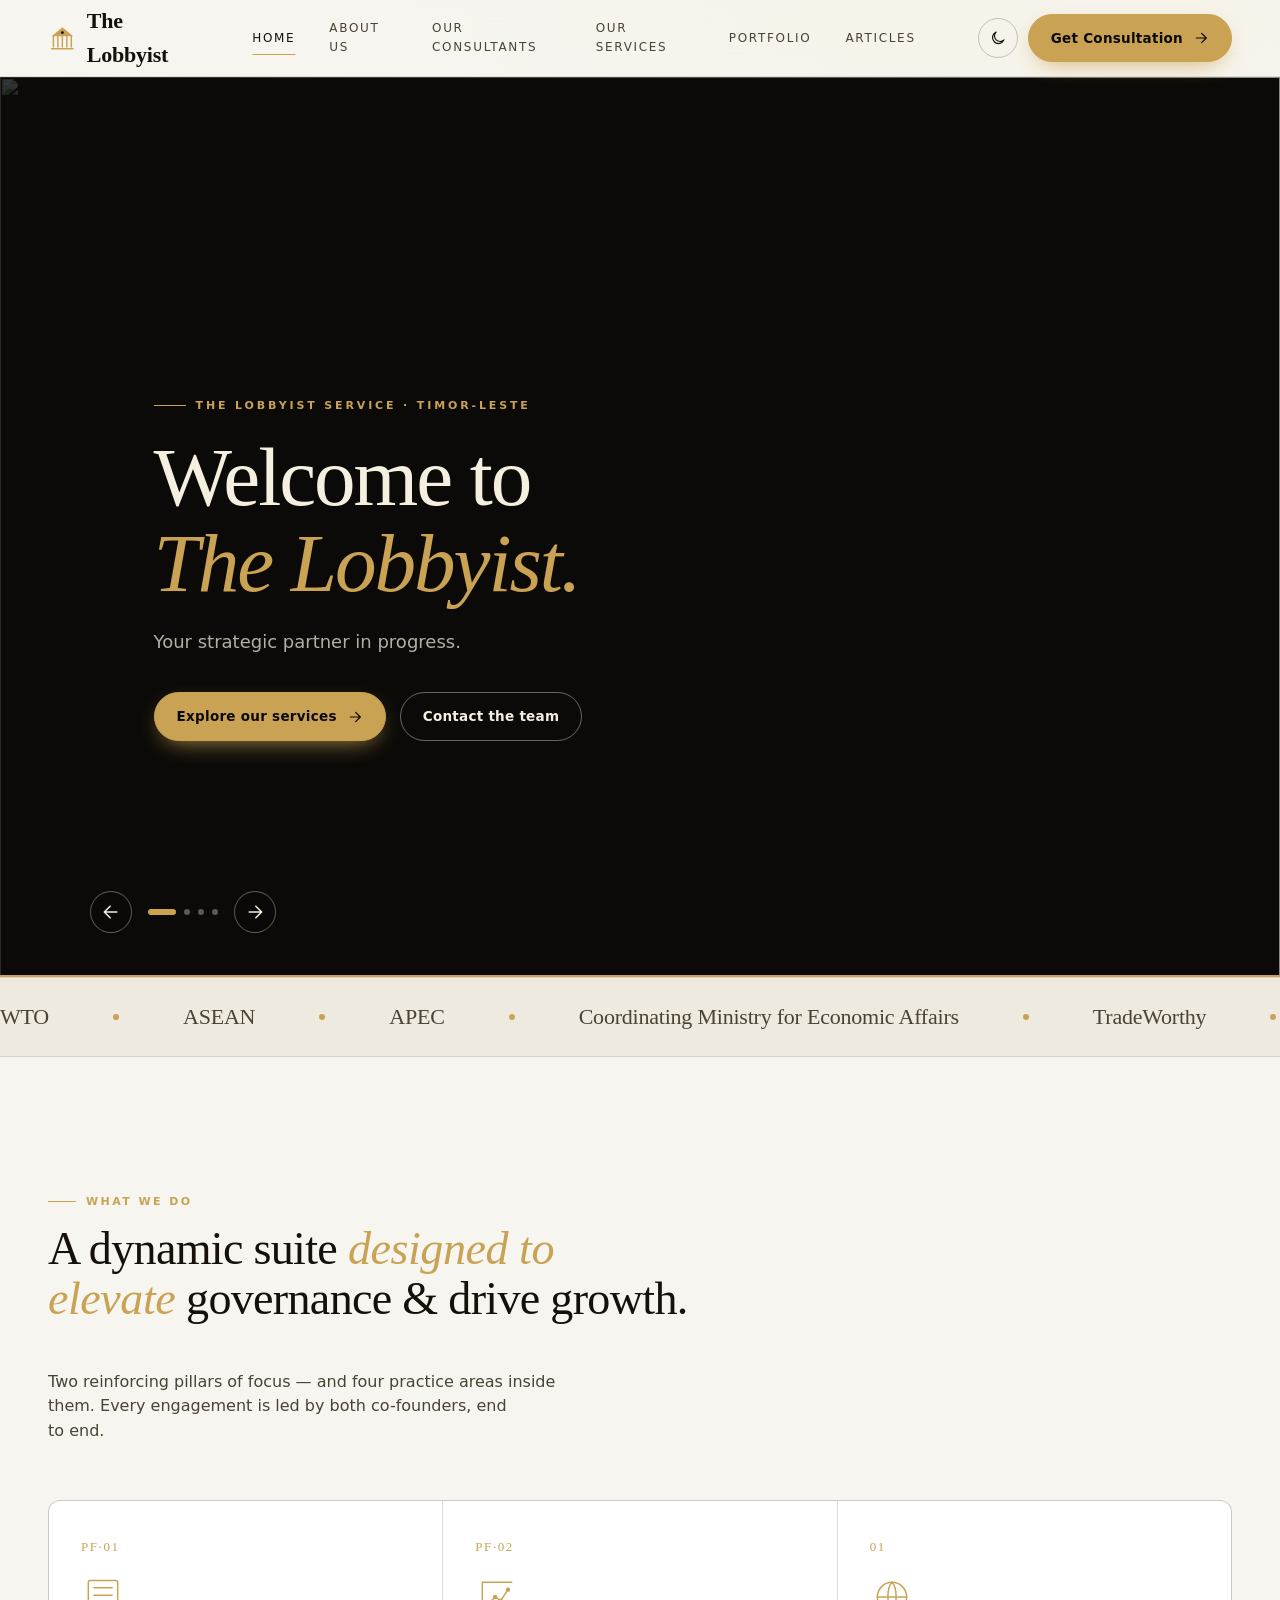
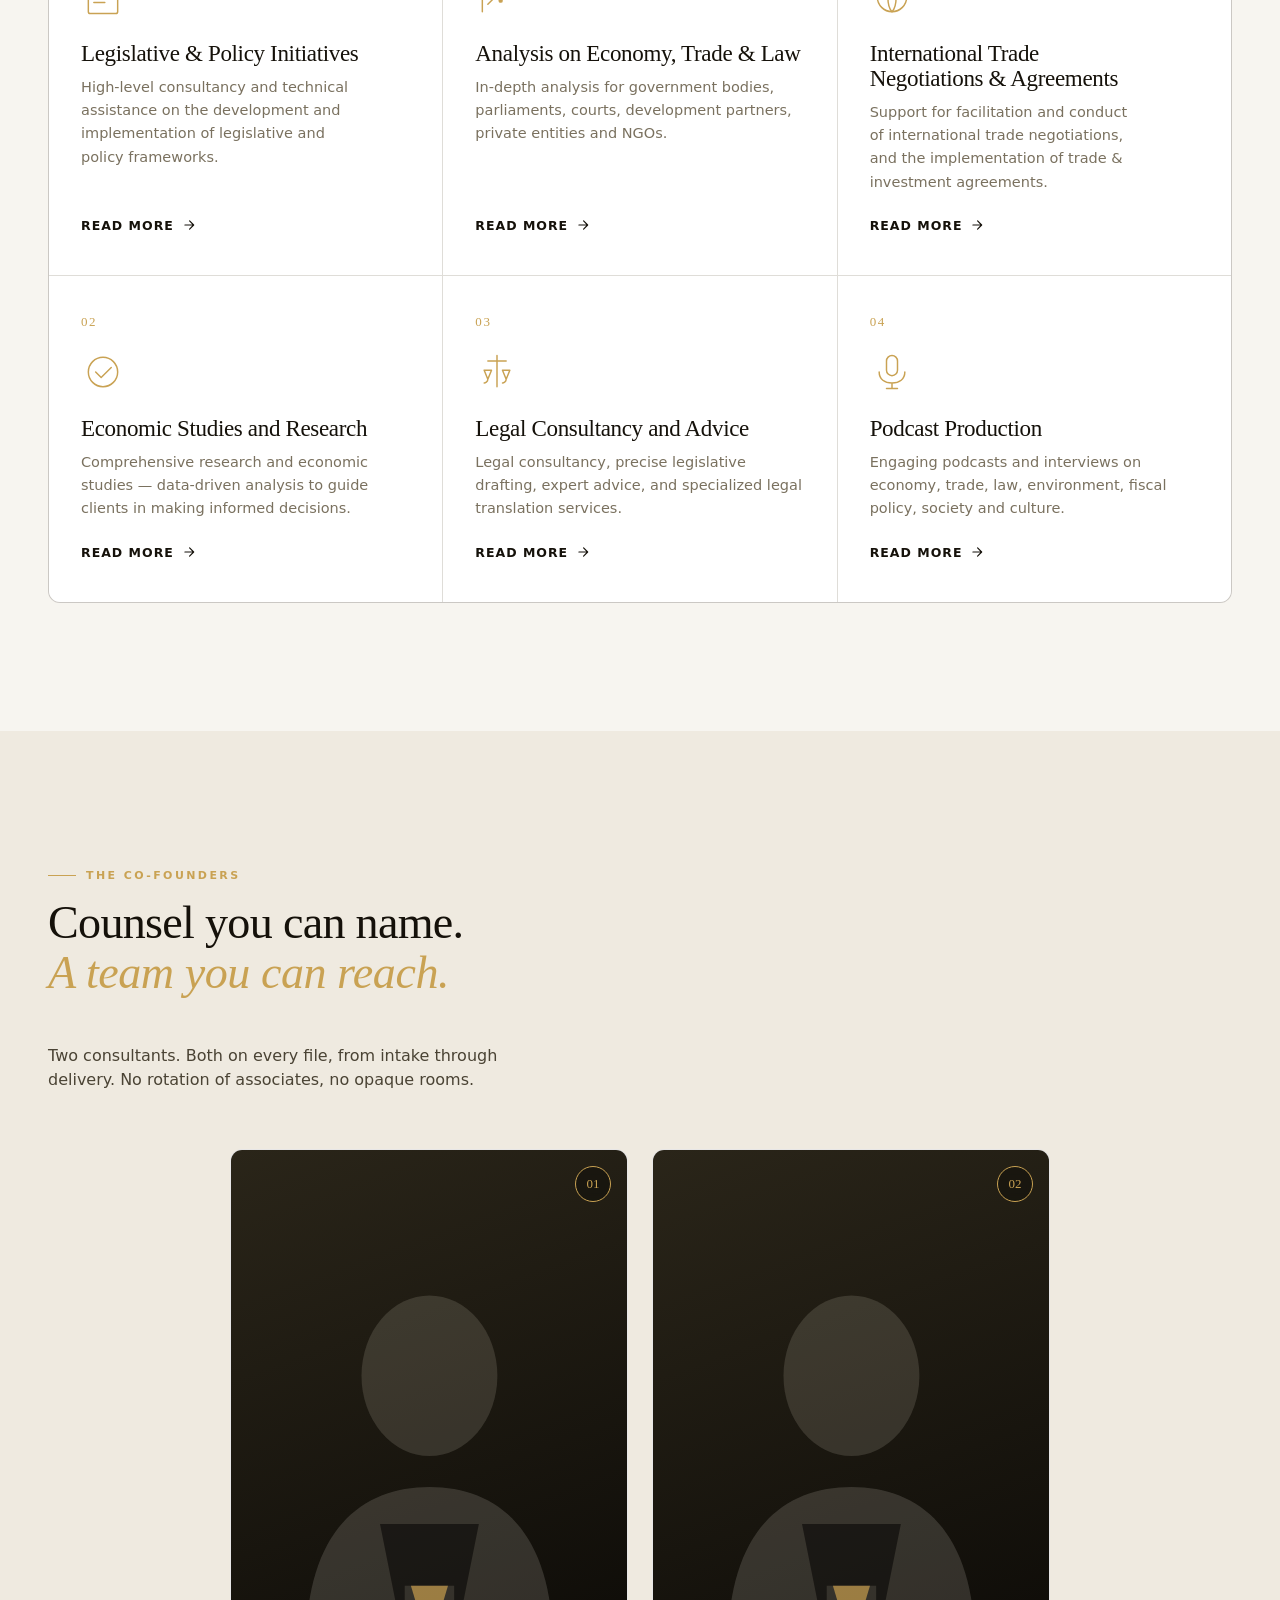
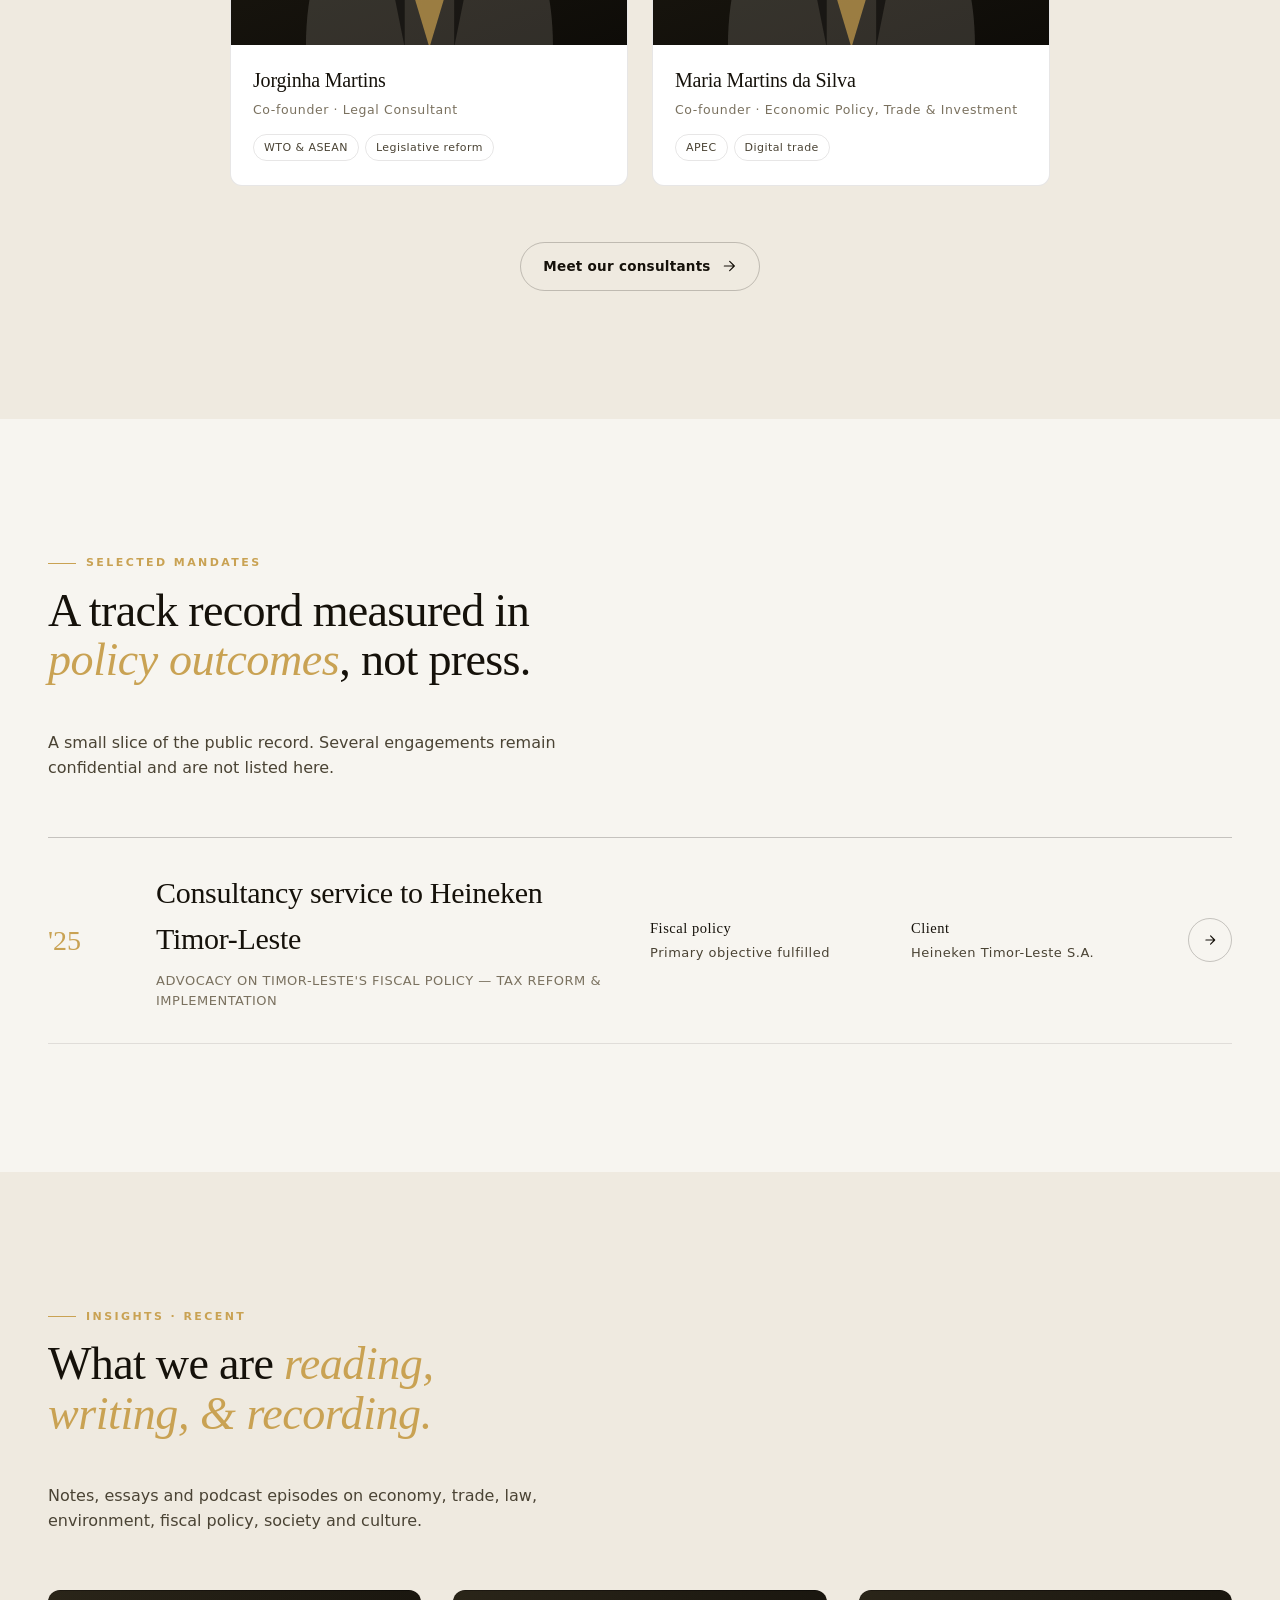
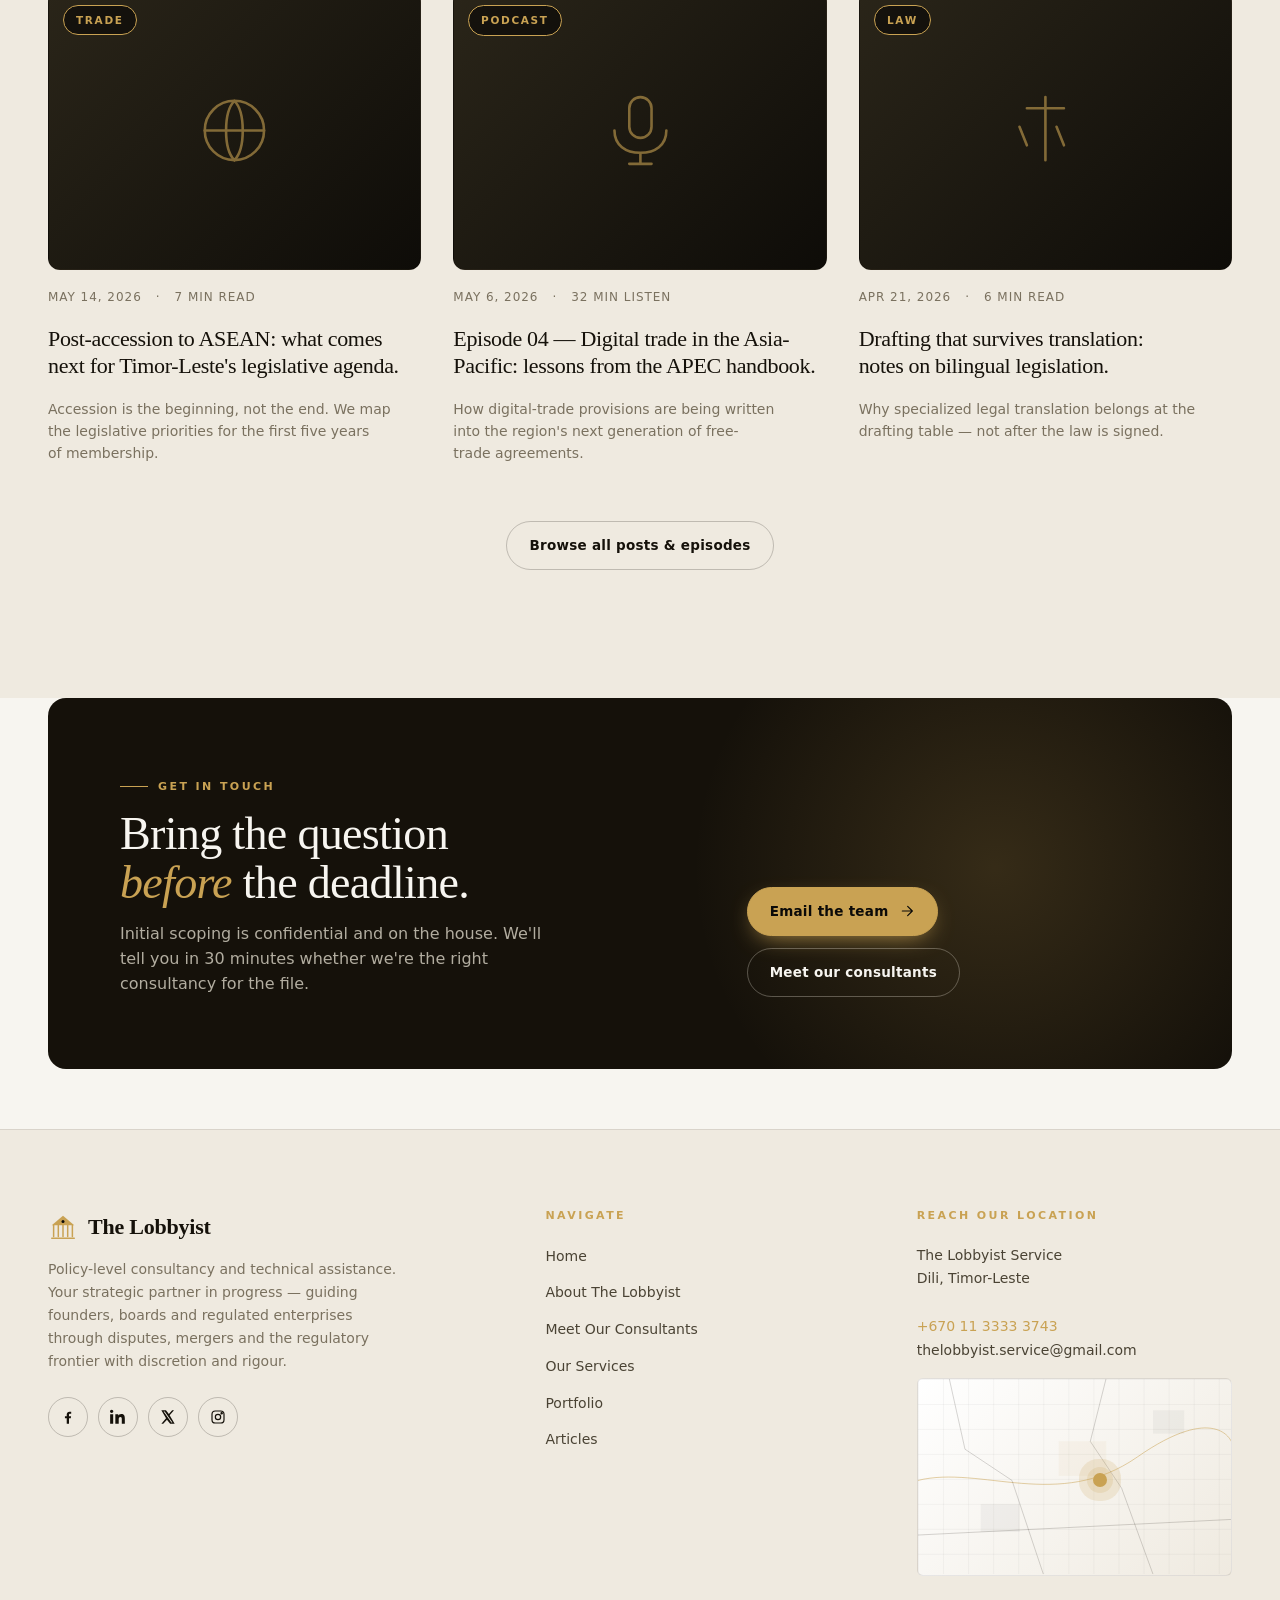
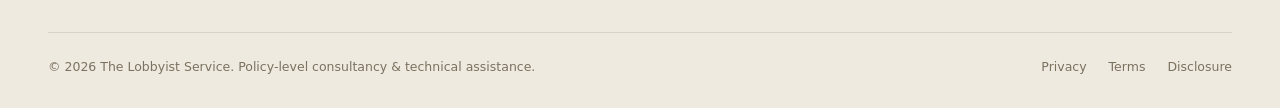
==== commit e22b38cb: "Update stylesheet and script paths in index.html" ====
--- a/index.html
+++ b/index.html
@@ -10,7 +10,7 @@
   <link
     href="https://fonts.googleapis.com/css2?family=Playfair+Display:ital,wght@0,400..800;1,400..700&family=Inter:wght@300;400;500;600;700&display=swap"
     rel="stylesheet">
-  <link rel="stylesheet" href="assets/shared.css" />
+  <link rel="stylesheet" href="shared.css" />
 </head>
 
 <body data-page="home">
@@ -499,8 +499,8 @@
 
   <div id="footer-mount"></div>
 
-  <script src="assets/shared.js"></script>
-  <script src="assets/chrome.js"></script>
+  <script src="shared.js"></script>
+  <script src="chrome.js"></script>
   <script>
     (function () {
       const DURATION = 5000; // 2 seconds per slide
@@ -568,4 +568,4 @@
 </html>
 
 <style id="__om-edit-overrides">
-</style>+</style>
--- a/shared.css
+++ b/shared.css
@@ -0,0 +1,1479 @@
+/* ============================================
+   LOBBYIST — Legal & Consulting
+   Shared stylesheet (light/dark, black & gold)
+   ============================================ */
+
+:root {
+  /* Gold accent — same in both themes */
+  --gold: #c9a253;
+  --gold-soft: #d9b873;
+  --gold-deep: #8a6b2a;
+  --gold-glow: rgba(201, 162, 83, 0.18);
+
+  /* Light theme defaults */
+  --bg: #f7f5f0;
+  --bg-elev: #ffffff;
+  --bg-mute: #efeae0;
+  --ink: #15110a;
+  --ink-soft: #4a4334;
+  --ink-mute: #7a715f;
+  --line: rgba(21, 17, 10, 0.10);
+  --line-strong: rgba(21, 17, 10, 0.22);
+  --shadow-sm: 0 1px 2px rgba(21, 17, 10, 0.06), 0 2px 8px rgba(21, 17, 10, 0.04);
+  --shadow-lg: 0 24px 60px -20px rgba(21, 17, 10, 0.18), 0 8px 24px -12px rgba(21, 17, 10, 0.10);
+  --grain: rgba(21, 17, 10, 0.03);
+  --cta-ink: #15110a;
+
+  --maxw: 1240px;
+  --r-sm: 6px;
+  --r-md: 12px;
+  --r-lg: 18px;
+
+  --serif: "Playfair Display", "Cormorant Garamond", Georgia, serif;
+  --sans:  "Inter", ui-sans-serif, system-ui, -apple-system, "Segoe UI", Roboto, sans-serif;
+  --mono:  ui-monospace, "JetBrains Mono", "SF Mono", Menlo, monospace;
+}
+
+[data-theme="dark"] {
+  --bg: #0b0a08;
+  --bg-elev: #131210;
+  --bg-mute: #1a1814;
+  --ink: #f5efe0;
+  --ink-soft: #c9c2b0;
+  --ink-mute: #8a8474;
+  --line: rgba(245, 239, 224, 0.10);
+  --line-strong: rgba(245, 239, 224, 0.22);
+  --shadow-sm: 0 1px 2px rgba(0,0,0,0.4), 0 2px 8px rgba(0,0,0,0.3);
+  --shadow-lg: 0 24px 60px -20px rgba(0,0,0,0.7), 0 8px 24px -12px rgba(0,0,0,0.55);
+  --grain: rgba(245, 239, 224, 0.03);
+  --cta-ink: #0b0a08;
+}
+
+* { box-sizing: border-box; }
+html, body { margin: 0; padding: 0; }
+
+html {
+  scroll-behavior: smooth;
+  -webkit-text-size-adjust: 100%;
+}
+
+body {
+  font-family: var(--sans);
+  font-size: 16px;
+  line-height: 1.55;
+  color: var(--ink);
+  background: var(--bg);
+  background-image:
+    radial-gradient(1200px 600px at 80% -10%, var(--gold-glow), transparent 60%),
+    radial-gradient(900px 500px at -10% 110%, var(--gold-glow), transparent 55%);
+  background-attachment: fixed;
+  transition: background-color .45s ease, color .45s ease;
+  overflow-x: hidden;
+}
+
+img { max-width: 100%; display: block; }
+a { color: inherit; text-decoration: none; }
+button { font: inherit; cursor: pointer; border: none; background: none; color: inherit; }
+
+/* Selection */
+::selection { background: var(--gold); color: #0b0a08; }
+
+/* ============================================
+   TYPOGRAPHY
+   ============================================ */
+.serif { font-family: var(--serif); font-weight: 500; letter-spacing: -0.01em; }
+h1, h2, h3, h4 {
+  font-family: var(--serif);
+  font-weight: 500;
+  letter-spacing: -0.015em;
+  margin: 0;
+  line-height: 1.08;
+  text-wrap: balance;
+}
+h1 { font-size: clamp(2.4rem, 5.6vw, 4.6rem); }
+h2 { font-size: clamp(1.9rem, 3.6vw, 3rem); }
+h3 { font-size: clamp(1.25rem, 1.8vw, 1.5rem); }
+p  { margin: 0; text-wrap: pretty; }
+
+.eyebrow {
+  font-family: var(--sans);
+  font-size: 11px;
+  font-weight: 600;
+  letter-spacing: 0.22em;
+  text-transform: uppercase;
+  color: var(--gold);
+  display: inline-flex;
+  align-items: center;
+  gap: 10px;
+}
+.eyebrow::before {
+  content: "";
+  width: 28px; height: 1px;
+  background: var(--gold);
+  display: inline-block;
+}
+
+.gold { color: var(--gold); }
+.muted { color: var(--ink-mute); }
+.soft { color: var(--ink-soft); }
+
+/* ============================================
+   LAYOUT
+   ============================================ */
+.container {
+  width: 100%;
+  max-width: var(--maxw);
+  margin: 0 auto;
+  padding: 0 28px;
+}
+section { padding: clamp(72px, 10vw, 128px) 0; position: relative; }
+.section-head {
+  display: flex;
+  align-items: flex-end;
+  justify-content: space-between;
+  gap: 32px;
+  margin-bottom: 56px;
+  flex-wrap: wrap;
+}
+.section-head .title { max-width: 640px; }
+.section-head h2 { margin-top: 14px; }
+.section-head p { margin-top: 14px; color: var(--ink-soft); max-width: 520px; }
+
+/* ============================================
+   NAV
+   ============================================ */
+.nav {
+  position: sticky;
+  top: 0;
+  z-index: 60;
+  backdrop-filter: blur(16px) saturate(140%);
+  -webkit-backdrop-filter: blur(16px) saturate(140%);
+  background: color-mix(in srgb, var(--bg) 78%, transparent);
+  border-bottom: 1px solid var(--line);
+  transition: background-color .45s ease, border-color .45s ease;
+}
+.nav-inner {
+  height: 76px;
+  display: flex;
+  align-items: center;
+  gap: 32px;
+  max-width: var(--maxw);
+  margin: 0 auto;
+  padding: 0 28px;
+}
+.brand {
+  display: flex;
+  align-items: center;
+  gap: 10px;
+  font-family: var(--serif);
+  font-size: 22px;
+  font-weight: 600;
+  letter-spacing: -0.01em;
+}
+.brand-mark {
+  width: 30px; height: 30px;
+  display: grid; place-items: center;
+  position: relative;
+}
+.brand-mark svg { width: 100%; height: 100%; }
+.brand sup {
+  font-family: var(--sans);
+  font-size: 9px;
+  letter-spacing: 0.2em;
+  color: var(--gold);
+  font-weight: 600;
+  margin-left: 4px;
+  text-transform: uppercase;
+  align-self: flex-start;
+  margin-top: 6px;
+}
+
+.nav-links {
+  display: flex;
+  align-items: center;
+  gap: 2px;
+  margin-left: auto;
+}
+.nav-link {
+  position: relative;
+  padding: 10px 16px;
+  font-size: 12px;
+  font-weight: 500;
+  color: var(--ink-soft);
+  letter-spacing: 0.14em;
+  text-transform: uppercase;
+  border-radius: 0;
+  transition: color .25s ease;
+}
+.nav-link::after {
+  content: "";
+  position: absolute;
+  left: 50%;
+  bottom: 2px;
+  height: 1px;
+  width: 0;
+  background: var(--gold);
+  transform: translateX(-50%);
+  transition: width .3s ease;
+}
+.nav-link:hover { color: var(--ink); }
+.nav-link:hover::after { width: calc(100% - 32px); }
+.nav-link.active { color: var(--ink); }
+.nav-link.active::after { width: calc(100% - 32px); }
+
+.nav-cta-group {
+  display: flex;
+  align-items: center;
+  gap: 10px;
+  margin-left: 14px;
+}
+
+/* Theme toggle */
+.theme-toggle {
+  width: 40px; height: 40px;
+  border-radius: 50%;
+  border: 1px solid var(--line-strong);
+  display: grid;
+  place-items: center;
+  color: var(--ink);
+  transition: border-color .25s ease, background .25s ease, transform .25s ease;
+  position: relative;
+  overflow: hidden;
+}
+.theme-toggle:hover {
+  border-color: var(--gold);
+  background: var(--gold-glow);
+}
+.theme-toggle svg {
+  width: 18px; height: 18px;
+  transition: transform .55s cubic-bezier(.6,.2,.2,1), opacity .35s ease;
+}
+.theme-toggle .icon-sun { position: absolute; }
+.theme-toggle .icon-moon { position: absolute; }
+[data-theme="light"] .icon-sun { opacity: 0; transform: rotate(90deg) scale(.6); }
+[data-theme="light"] .icon-moon { opacity: 1; transform: rotate(0) scale(1); }
+[data-theme="dark"]  .icon-sun { opacity: 1; transform: rotate(0) scale(1); }
+[data-theme="dark"]  .icon-moon { opacity: 0; transform: rotate(-90deg) scale(.6); }
+
+/* Buttons */
+.btn {
+  display: inline-flex;
+  align-items: center;
+  gap: 10px;
+  padding: 13px 22px;
+  font-size: 13.5px;
+  font-weight: 600;
+  letter-spacing: 0.02em;
+  border-radius: 999px;
+  border: 1px solid transparent;
+  transition: transform .25s ease, background .25s ease, color .25s ease, border-color .25s ease, box-shadow .25s ease;
+  white-space: nowrap;
+  position: relative;
+  overflow: hidden;
+}
+.btn .arrow {
+  width: 16px; height: 16px;
+  transition: transform .35s ease;
+}
+.btn:hover .arrow { transform: translateX(3px); }
+
+.btn-primary {
+  background: var(--gold);
+  color: #0b0a08;
+  border-color: var(--gold);
+  box-shadow: 0 8px 24px -10px var(--gold);
+}
+.btn-primary:hover { background: var(--gold-soft); transform: translateY(-1px); }
+
+.btn-ghost {
+  background: transparent;
+  color: var(--ink);
+  border-color: var(--line-strong);
+}
+.btn-ghost:hover { border-color: var(--gold); color: var(--gold); }
+
+.btn-dark {
+  background: var(--ink);
+  color: var(--bg);
+  border-color: var(--ink);
+}
+.btn-dark:hover { transform: translateY(-1px); }
+
+/* Mobile nav toggle */
+.mobile-toggle { display: none; width: 40px; height: 40px; border-radius: 50%; border: 1px solid var(--line-strong); background: transparent; cursor: pointer; }
+.mobile-toggle span { display:block; width: 16px; height: 1.5px; background: var(--ink); margin: 3px auto; transition: transform .3s, opacity .3s; }
+
+@media (max-width: 960px) {
+  .nav-links { display: none; }
+  .nav-cta-group .btn { display: none; }
+  .mobile-toggle { display: grid; place-items: center; }
+}
+
+/* Mobile dropdown menu */
+.mobile-menu {
+  position: absolute;
+  top: 100%;
+  left: 0;
+  right: 0;
+  background: var(--bg);
+  z-index: 99;
+  transform: translateY(-10px);
+  opacity: 0;
+  visibility: hidden;
+  transition: transform 0.3s cubic-bezier(0.16, 1, 0.3, 1), opacity 0.3s ease, visibility 0.3s ease;
+  border-bottom: 1px solid var(--line);
+  padding: 24px 28px;
+  box-shadow: 0 10px 30px rgba(0, 0, 0, 0.12);
+}
+.mobile-menu.open {
+  transform: translateY(0);
+  opacity: 1;
+  visibility: visible;
+}
+.mobile-menu-inner {
+  display: flex;
+  flex-direction: column;
+  gap: 16px;
+  align-items: flex-start;
+  max-width: var(--maxw);
+  margin: 0 auto;
+}
+.mobile-nav-link {
+  font-family: var(--sans);
+  font-size: 13px;
+  font-weight: 500;
+  color: var(--ink-soft);
+  text-decoration: none;
+  letter-spacing: 0.12em;
+  text-transform: uppercase;
+  transition: color 0.3s ease;
+  width: 100%;
+  padding: 4px 0;
+}
+.mobile-nav-link:hover, .mobile-nav-link.active {
+  color: var(--gold);
+}
+
+/* Animated Hamburger to X */
+.mobile-toggle.active span:nth-child(1) {
+  transform: translateY(4.5px) rotate(45deg);
+}
+.mobile-toggle.active span:nth-child(2) {
+  opacity: 0;
+}
+.mobile-toggle.active span:nth-child(3) {
+  transform: translateY(-4.5px) rotate(-45deg);
+}
+
+/* ============================================
+   HERO SLIDER
+   ============================================ */
+.hero-slider {
+  position: relative;
+  width: 100%;
+  height: 100svh;
+  min-height: 560px;
+  overflow: hidden;
+  background: #0b0a08;
+}
+
+/* Each slide */
+.hs-slide {
+  position: absolute;
+  inset: 0;
+  display: flex;
+  align-items: center;
+  opacity: 0;
+  visibility: hidden;
+  transition: opacity .9s cubic-bezier(.4,0,.2,1), visibility .9s;
+  z-index: 0;
+}
+.hs-slide.active {
+  opacity: 1;
+  visibility: visible;
+  z-index: 1;
+}
+.hs-slide.leaving {
+  opacity: 0;
+  z-index: 2;
+  visibility: visible;
+}
+
+/* Background image + overlay */
+.hs-bg {
+  position: absolute;
+  inset: 0;
+  z-index: 0;
+}
+.hs-bg img {
+  width: 100%;
+  height: 100%;
+  object-fit: cover;
+  object-position: center center;
+  display: block;
+  transform: scale(1.04);
+  transition: transform 6s cubic-bezier(.25,.46,.45,.94);
+}
+.hs-slide.active .hs-bg img {
+  transform: scale(1);
+}
+.hs-overlay {
+  position: absolute;
+  inset: 0;
+  background: linear-gradient(
+    to right,
+    rgba(11,10,8,.82) 0%,
+    rgba(11,10,8,.60) 55%,
+    rgba(11,10,8,.30) 100%
+  );
+}
+
+/* Content */
+.hs-content {
+  position: relative;
+  z-index: 2;
+  width: 100%;
+  max-width: var(--maxw);
+  margin: 0 auto;
+  padding: 0 clamp(24px, 5vw, 80px);
+  padding-top: 76px;
+  max-width: 800px;
+  margin: 0 auto 0 clamp(24px, 7vw, 120px);
+  color: #f5efe0;
+}
+
+.hs-eyebrow {
+  font-family: var(--sans);
+  font-size: 11px;
+  font-weight: 600;
+  letter-spacing: 0.26em;
+  text-transform: uppercase;
+  color: var(--gold);
+  display: inline-flex;
+  align-items: center;
+  gap: 10px;
+  opacity: 0;
+  transform: translateY(10px);
+  transition: opacity .6s .1s ease, transform .6s .1s ease;
+}
+.hs-eyebrow::before {
+  content: "";
+  width: 32px;
+  height: 1px;
+  background: var(--gold);
+  display: inline-block;
+  flex-shrink: 0;
+}
+.hs-slide.active .hs-eyebrow {
+  opacity: 1;
+  transform: translateY(0);
+}
+
+.hs-headline {
+  font-family: var(--serif);
+  font-size: clamp(2.8rem, 6.5vw, 6rem);
+  font-weight: 500;
+  line-height: 1.04;
+  letter-spacing: -0.025em;
+  color: #f5efe0;
+  margin: 20px 0 0;
+  opacity: 0;
+  transform: translateY(22px);
+  transition: opacity .7s .2s ease, transform .7s .2s cubic-bezier(.2,.7,.2,1);
+}
+.hs-slide.active .hs-headline {
+  opacity: 1;
+  transform: translateY(0);
+}
+.hs-headline em {
+  font-style: italic;
+  color: var(--gold);
+  font-weight: 400;
+}
+
+.hs-lede {
+  margin-top: 20px;
+  font-size: clamp(15px, 1.5vw, 18px);
+  color: rgba(245,239,224,.72);
+  max-width: 520px;
+  line-height: 1.65;
+  opacity: 0;
+  transform: translateY(16px);
+  transition: opacity .65s .35s ease, transform .65s .35s ease;
+}
+.hs-slide.active .hs-lede {
+  opacity: 1;
+  transform: translateY(0);
+}
+
+.hs-actions {
+  margin-top: 36px;
+  display: flex;
+  gap: 14px;
+  flex-wrap: wrap;
+  opacity: 0;
+  transform: translateY(12px);
+  transition: opacity .6s .48s ease, transform .6s .48s ease;
+}
+.hs-slide.active .hs-actions {
+  opacity: 1;
+  transform: translateY(0);
+}
+.hs-btn-ghost {
+  color: #f5efe0 !important;
+  border-color: rgba(245,239,224,.4) !important;
+}
+.hs-btn-ghost:hover {
+  border-color: var(--gold) !important;
+  color: var(--gold) !important;
+}
+
+/* Stats row */
+.hs-meta {
+  margin-top: 48px;
+  display: flex;
+  gap: 48px;
+  flex-wrap: wrap;
+  opacity: 0;
+  transform: translateY(12px);
+  transition: opacity .6s .5s ease, transform .6s .5s ease;
+}
+.hs-slide.active .hs-meta {
+  opacity: 1;
+  transform: translateY(0);
+}
+.hs-stat {
+  display: flex;
+  flex-direction: column;
+  gap: 6px;
+}
+.hs-num {
+  font-family: var(--serif);
+  font-size: 36px;
+  line-height: 1;
+  color: var(--gold);
+  letter-spacing: -0.02em;
+}
+.hs-lbl {
+  font-size: 11px;
+  letter-spacing: 0.16em;
+  text-transform: uppercase;
+  color: rgba(245,239,224,.55);
+}
+
+/* Bottom bar: arrows + dots */
+.hs-controls {
+  position: absolute;
+  bottom: 44px;
+  left: clamp(24px, 7vw, 120px);
+  z-index: 10;
+  display: flex;
+  align-items: center;
+  gap: 16px;
+}
+.hs-arrow {
+  width: 42px;
+  height: 42px;
+  border-radius: 50%;
+  border: 1px solid rgba(245,239,224,.35);
+  background: rgba(11,10,8,.35);
+  backdrop-filter: blur(8px);
+  -webkit-backdrop-filter: blur(8px);
+  color: #f5efe0;
+  display: grid;
+  place-items: center;
+  cursor: pointer;
+  transition: border-color .25s, background .25s, transform .2s;
+}
+.hs-arrow:hover {
+  border-color: var(--gold);
+  background: rgba(201,162,83,.18);
+  transform: scale(1.08);
+}
+.hs-dots {
+  display: flex;
+  align-items: center;
+  gap: 8px;
+}
+.hs-dot {
+  width: 6px;
+  height: 6px;
+  border-radius: 50%;
+  border: none;
+  background: rgba(245,239,224,.35);
+  cursor: pointer;
+  padding: 0;
+  transition: background .3s, transform .3s, width .35s cubic-bezier(.4,0,.2,1);
+}
+.hs-dot.active {
+  background: var(--gold);
+  width: 28px;
+  border-radius: 3px;
+}
+
+/* Progress bar */
+.hs-progress {
+  position: absolute;
+  bottom: 0;
+  left: 0;
+  right: 0;
+  height: 2px;
+  background: rgba(245,239,224,.12);
+  z-index: 10;
+}
+.hs-progress-bar {
+  height: 100%;
+  background: var(--gold);
+  width: 0%;
+  transition: width linear;
+}
+
+/* Slide counter top-right */
+.hs-counter {
+  position: absolute;
+  top: calc(76px + 40px);
+  right: clamp(24px, 5vw, 80px);
+  z-index: 10;
+  font-family: var(--sans);
+  font-size: 11px;
+  letter-spacing: 0.2em;
+  color: rgba(245,239,224,.45);
+  display: flex;
+  align-items: center;
+  gap: 6px;
+}
+.hs-counter span { color: var(--gold); font-size: 13px; }
+
+/* Responsive */
+@media (max-width: 768px) {
+  .hs-content { margin: 0 auto; padding: 0 24px; padding-top: 76px; }
+  .hs-controls { left: 24px; bottom: 32px; }
+  .hs-headline { font-size: clamp(2.2rem, 9vw, 3.6rem); }
+  .hs-meta { gap: 28px; }
+}
+@media (max-width: 480px) {
+  .hs-actions { flex-direction: column; }
+  .hs-actions .btn { width: 100%; justify-content: center; }
+}
+
+/* ---- OLD HERO (kept for reference, unused) ---- */
+.hero-headline {
+  font-size: clamp(2.6rem, 6vw, 5.4rem);
+  line-height: 1.02;
+  letter-spacing: -0.025em;
+}
+.hero-headline .line { display: block; overflow: hidden; }
+.hero-headline .line > span {
+  display: inline-block;
+  transform: translateY(105%);
+  animation: rise .9s cubic-bezier(.2,.7,.2,1) forwards;
+}
+.hero-headline .line:nth-child(1) > span { animation-delay: .08s; }
+.hero-headline .line:nth-child(2) > span { animation-delay: .22s; }
+.hero-headline .line:nth-child(3) > span { animation-delay: .36s; }
+.hero-headline em {
+  font-style: italic;
+  color: var(--gold);
+  font-weight: 400;
+  position: relative;
+}
+.hero-headline em::after {
+  content: "";
+  position: absolute;
+  left: 0; right: 0; bottom: 4px;
+  height: 8px;
+  background: var(--gold);
+  opacity: .14;
+  transform: scaleX(0);
+  transform-origin: left;
+  animation: underline 1s .9s cubic-bezier(.2,.7,.2,1) forwards;
+}
+
+@keyframes rise {
+  from { transform: translateY(105%); }
+  to   { transform: translateY(0); }
+}
+@keyframes underline {
+  to { transform: scaleX(1); }
+}
+
+.hero-eyebrow { opacity: 0; animation: fade .8s .05s forwards; }
+.hero-lede {
+  margin-top: 28px;
+  font-size: 17px;
+  color: var(--ink-soft);
+  max-width: 520px;
+  line-height: 1.6;
+  opacity: 0;
+  animation: fade .8s .6s forwards;
+}
+.hero-actions {
+  margin-top: 36px;
+  display: flex;
+  gap: 14px;
+  flex-wrap: wrap;
+  opacity: 0;
+  animation: fade .8s .75s forwards;
+}
+.hero-meta {
+  margin-top: 56px;
+  display: flex;
+  gap: 48px;
+  flex-wrap: wrap;
+  opacity: 0;
+  animation: fade .8s .9s forwards;
+}
+.hero-meta .stat .num {
+  font-family: var(--serif);
+  font-size: 36px;
+  line-height: 1;
+  color: var(--ink);
+}
+.hero-meta .stat .num .gold-dot {
+  display: inline-block;
+  width: 6px; height: 6px;
+  background: var(--gold);
+  border-radius: 50%;
+  margin-left: 4px;
+  vertical-align: middle;
+  margin-bottom: 14px;
+}
+.hero-meta .stat .lbl {
+  margin-top: 8px;
+  font-size: 12px;
+  letter-spacing: 0.14em;
+  text-transform: uppercase;
+  color: var(--ink-mute);
+}
+
+@keyframes fade { to { opacity: 1; } }
+
+/* Hero visual — animated portrait card */
+.hero-visual {
+  position: relative;
+  aspect-ratio: 4/5;
+  max-width: 480px;
+  margin-left: auto;
+  width: 100%;
+  perspective: 1200px;
+}
+.hero-card {
+  position: absolute;
+  inset: 0;
+  border-radius: 8px;
+  overflow: hidden;
+  background:
+    linear-gradient(180deg, rgba(11,10,8,0) 30%, rgba(11,10,8,.85) 100%),
+    linear-gradient(135deg, #2b2519 0%, #15110a 60%);
+  border: 1px solid var(--line-strong);
+  box-shadow: var(--shadow-lg);
+  opacity: 0;
+  transform: translateY(30px);
+  animation: cardIn 1.1s .3s cubic-bezier(.2,.7,.2,1) forwards;
+}
+@keyframes cardIn {
+  to { opacity: 1; transform: translateY(0); }
+}
+
+/* Animated columns / pillars visual inside the card */
+.pillars {
+  position: absolute;
+  inset: 0;
+  display: flex;
+  align-items: flex-end;
+  justify-content: center;
+  gap: 18px;
+  padding: 14% 14% 22%;
+}
+.pillar {
+  flex: 1;
+  background: linear-gradient(180deg, var(--gold-soft), var(--gold-deep));
+  border-radius: 3px 3px 0 0;
+  position: relative;
+  transform-origin: bottom;
+  transform: scaleY(0);
+  animation: pillarRise 1.1s cubic-bezier(.2,.7,.2,1) forwards;
+  box-shadow: inset 0 -20px 30px rgba(0,0,0,.3);
+}
+.pillar::before {
+  content: "";
+  position: absolute;
+  top: -14px; left: -10%; right: -10%;
+  height: 14px;
+  background: linear-gradient(180deg, #d9b873, #8a6b2a);
+  border-radius: 2px;
+}
+.pillar::after {
+  content: "";
+  position: absolute;
+  top: -22px; left: -12%; right: -12%;
+  height: 6px;
+  background: var(--gold);
+}
+.pillar:nth-child(1) { height: 65%; animation-delay: .8s; }
+.pillar:nth-child(2) { height: 80%; animation-delay: .95s; }
+.pillar:nth-child(3) { height: 72%; animation-delay: 1.1s; }
+.pillar:nth-child(4) { height: 88%; animation-delay: 1.25s; }
+.pillar:nth-child(5) { height: 70%; animation-delay: 1.4s; }
+
+@keyframes pillarRise {
+  to { transform: scaleY(1); }
+}
+
+.hero-card .pediment {
+  position: absolute;
+  left: 8%; right: 8%; top: 16%;
+  height: 80px;
+  background: var(--gold);
+  clip-path: polygon(0 100%, 50% 0, 100% 100%);
+  opacity: 0;
+  animation: fade .9s 1.5s forwards;
+}
+
+.hero-card .badge {
+  position: absolute;
+  left: 24px; bottom: 24px;
+  right: 24px;
+  display: flex;
+  justify-content: space-between;
+  align-items: flex-end;
+  color: #f5efe0;
+  opacity: 0;
+  animation: fade .9s 1.6s forwards;
+}
+.hero-card .badge .seal {
+  width: 56px; height: 56px;
+  border: 1px solid var(--gold);
+  border-radius: 50%;
+  display: grid; place-items: center;
+  font-family: var(--serif);
+  font-size: 22px;
+  color: var(--gold);
+  position: relative;
+}
+.hero-card .badge .seal::before,
+.hero-card .badge .seal::after {
+  content: "";
+  position: absolute;
+  border: 1px solid var(--gold);
+  border-radius: 50%;
+}
+.hero-card .badge .seal::before { inset: -6px; opacity: .4; }
+.hero-card .badge .seal::after { inset: -12px; opacity: .15; }
+
+.hero-card .badge .meta {
+  text-align: right;
+  font-size: 11px;
+  letter-spacing: 0.18em;
+  text-transform: uppercase;
+  color: rgba(245,239,224,.7);
+}
+.hero-card .badge .meta strong {
+  font-family: var(--serif);
+  font-size: 18px;
+  letter-spacing: 0;
+  text-transform: none;
+  color: var(--gold);
+  display: block;
+  margin-top: 4px;
+  font-weight: 500;
+}
+
+/* Floating chip */
+.hero-chip {
+  position: absolute;
+  background: var(--bg-elev);
+  border: 1px solid var(--line);
+  border-radius: 999px;
+  padding: 10px 16px 10px 12px;
+  display: flex;
+  align-items: center;
+  gap: 10px;
+  font-size: 12.5px;
+  font-weight: 500;
+  box-shadow: var(--shadow-lg);
+  z-index: 2;
+  animation: float 6s ease-in-out infinite;
+}
+.hero-chip .dot { width: 8px; height: 8px; border-radius: 50%; background: var(--gold); box-shadow: 0 0 0 4px var(--gold-glow); }
+.hero-chip.top { top: 12%; left: -28px; animation-delay: 0s; opacity: 0; animation: chipIn .7s 1.3s forwards, float 6s 2s ease-in-out infinite; }
+.hero-chip.bottom { bottom: 18%; right: -36px; opacity: 0; animation: chipIn .7s 1.5s forwards, float 7s 2.2s ease-in-out infinite reverse; }
+
+@media (max-width: 560px) {
+  .hero-chip { display: none !important; }
+}
+
+@keyframes chipIn {
+  from { opacity: 0; transform: translateY(20px); }
+  to   { opacity: 1; transform: translateY(0); }
+}
+@keyframes float {
+  0%, 100% { transform: translateY(0); }
+  50%      { transform: translateY(-8px); }
+}
+
+/* Marquee */
+.marquee {
+  border-top: 1px solid var(--line);
+  border-bottom: 1px solid var(--line);
+  overflow: hidden;
+  padding: 22px 0;
+  background: var(--bg-mute);
+}
+.marquee-track {
+  display: flex;
+  gap: 64px;
+  white-space: nowrap;
+  animation: scroll 35s linear infinite;
+  width: max-content;
+}
+.marquee-item {
+  font-family: var(--serif);
+  font-size: 22px;
+  color: var(--ink-soft);
+  display: inline-flex;
+  align-items: center;
+  gap: 64px;
+  letter-spacing: -0.01em;
+}
+.marquee-item::after {
+  content: "";
+  width: 6px; height: 6px; background: var(--gold); border-radius: 50%;
+}
+@keyframes scroll {
+  to { transform: translateX(-50%); }
+}
+
+/* ============================================
+   SERVICE CARDS
+   ============================================ */
+.service-grid {
+  display: grid;
+  grid-template-columns: repeat(3, 1fr);
+  gap: 1px;
+  background: var(--line);
+  border: 1px solid var(--line);
+  border-radius: var(--r-md);
+  overflow: hidden;
+}
+@media (max-width: 880px) { .service-grid { grid-template-columns: repeat(2, 1fr); } }
+@media (max-width: 560px) { .service-grid { grid-template-columns: 1fr; } }
+
+.service-card {
+  background: var(--bg-elev);
+  padding: 36px 32px 40px;
+  position: relative;
+  transition: background .35s ease;
+  cursor: pointer;
+  min-height: 280px;
+  display: flex;
+  flex-direction: column;
+  text-decoration: none;
+  color: inherit;
+}
+.service-card:hover { background: var(--bg-mute); }
+.service-card .num {
+  font-family: var(--serif);
+  font-size: 13px;
+  color: var(--gold);
+  letter-spacing: 0.12em;
+}
+.service-card .icon {
+  width: 44px; height: 44px;
+  color: var(--gold);
+  margin: 18px 0 22px;
+}
+.service-card h3 { margin-bottom: 10px; }
+.service-card p { color: var(--ink-mute); font-size: 14.5px; line-height: 1.6; }
+.service-card .read {
+  margin-top: auto;
+  padding-top: 22px;
+  display: inline-flex;
+  align-items: center;
+  gap: 8px;
+  font-size: 12.5px;
+  font-weight: 600;
+  letter-spacing: 0.08em;
+  text-transform: uppercase;
+  color: var(--ink);
+}
+.service-card .read .arrow { transition: transform .3s; }
+.service-card:hover .read .arrow { transform: translateX(4px); color: var(--gold); }
+
+/* ============================================
+   CONSULTANT PROFILES
+   ============================================ */
+.profile-grid {
+  display: grid;
+  grid-template-columns: repeat(4, 1fr);
+  gap: 24px;
+}
+@media (max-width: 980px) { .profile-grid { grid-template-columns: repeat(2, 1fr); } }
+@media (max-width: 520px) { .profile-grid { grid-template-columns: 1fr; } }
+
+.home-profile-grid {
+  grid-template-columns: repeat(2, 1fr);
+  max-width: 820px;
+  margin: 0 auto;
+}
+@media (max-width: 520px) {
+  .home-profile-grid {
+    grid-template-columns: 1fr;
+  }
+}
+
+.profile {
+  position: relative;
+  border-radius: var(--r-md);
+  overflow: hidden;
+  background: var(--bg-elev);
+  border: 1px solid var(--line);
+  transition: transform .4s ease, box-shadow .4s ease, border-color .4s ease;
+}
+.profile:hover { transform: translateY(-4px); border-color: var(--gold); box-shadow: var(--shadow-lg); }
+
+.profile-photo {
+  aspect-ratio: 4/5;
+  background: linear-gradient(160deg, #2a2519, #0e0c08);
+  position: relative;
+  overflow: hidden;
+}
+.profile-photo .silhouette {
+  position: absolute;
+  inset: 0;
+  display: grid;
+  place-items: end center;
+}
+.profile-photo .silhouette svg {
+  width: 78%;
+  height: auto;
+  margin-bottom: -2px;
+  opacity: .85;
+}
+.profile-photo .ring {
+  position: absolute;
+  top: 16px; right: 16px;
+  width: 36px; height: 36px;
+  border: 1px solid var(--gold);
+  border-radius: 50%;
+  display: grid; place-items: center;
+  color: var(--gold);
+  font-family: var(--serif);
+  font-size: 13px;
+  background: rgba(11,10,8,.4);
+  backdrop-filter: blur(4px);
+}
+.profile-info { padding: 20px 22px 24px; }
+.profile-info .name {
+  font-family: var(--serif);
+  font-size: 20px;
+  letter-spacing: -0.01em;
+}
+.profile-info .role {
+  margin-top: 4px;
+  font-size: 12.5px;
+  color: var(--ink-mute);
+  letter-spacing: 0.05em;
+}
+.profile-info .tags {
+  margin-top: 14px;
+  display: flex;
+  gap: 6px;
+  flex-wrap: wrap;
+}
+.profile-info .tag {
+  font-size: 11px;
+  padding: 4px 10px;
+  border: 1px solid var(--line);
+  border-radius: 999px;
+  color: var(--ink-soft);
+  letter-spacing: 0.04em;
+}
+
+/* ============================================
+   PORTFOLIO
+   ============================================ */
+.case-list {
+  border-top: 1px solid var(--line-strong);
+}
+.case {
+  border-bottom: 1px solid var(--line);
+  padding: 32px 0;
+  display: grid;
+  grid-template-columns: 80px 2fr 1fr 1fr 60px;
+  align-items: center;
+  gap: 28px;
+  cursor: pointer;
+  transition: padding .35s ease;
+  position: relative;
+}
+.case:hover { padding-left: 16px; }
+.case::before {
+  content: "";
+  position: absolute;
+  left: 0; top: 50%;
+  width: 0;
+  height: 1px;
+  background: var(--gold);
+  transition: width .35s ease;
+}
+.case:hover::before { width: 8px; }
+.case .yr {
+  font-family: var(--serif);
+  font-size: 28px;
+  color: var(--gold);
+}
+.case .ttl {
+  font-family: var(--serif);
+  font-size: clamp(22px, 2.4vw, 30px);
+  letter-spacing: -0.01em;
+}
+.case .ttl small {
+  display: block;
+  font-family: var(--sans);
+  font-size: 13px;
+  color: var(--ink-mute);
+  letter-spacing: 0.04em;
+  margin-top: 8px;
+  text-transform: uppercase;
+  font-weight: 500;
+}
+.case .meta {
+  font-size: 13px;
+  color: var(--ink-soft);
+  letter-spacing: 0.04em;
+}
+.case .meta strong { display: block; color: var(--ink); font-weight: 500; font-size: 14.5px; margin-bottom: 4px; font-family: var(--serif); }
+.case .go {
+  justify-self: end;
+  width: 44px; height: 44px;
+  border-radius: 50%;
+  border: 1px solid var(--line-strong);
+  display: grid; place-items: center;
+  transition: background .3s, border-color .3s, color .3s;
+}
+.case:hover .go { background: var(--gold); border-color: var(--gold); color: #0b0a08; }
+
+@media (max-width: 880px) {
+  .case { grid-template-columns: 60px 1fr 44px; }
+  .case .meta { display: none; }
+}
+
+/* ============================================
+   BLOG / ARTICLES
+   ============================================ */
+.blog-grid {
+  display: grid;
+  grid-template-columns: repeat(3, 1fr);
+  gap: 32px;
+}
+@media (max-width: 900px) { .blog-grid { grid-template-columns: repeat(2, 1fr); } }
+@media (max-width: 600px) { .blog-grid { grid-template-columns: 1fr; } }
+
+.post {
+  display: flex;
+  flex-direction: column;
+  gap: 18px;
+  cursor: pointer;
+}
+.post-img {
+  aspect-ratio: 4/3;
+  border-radius: var(--r-md);
+  overflow: hidden;
+  position: relative;
+  background: linear-gradient(135deg, #2a2519, #0e0c08);
+  border: 1px solid var(--line);
+}
+.post-img .icon {
+  position: absolute;
+  inset: 0;
+  display: grid;
+  place-items: center;
+  color: var(--gold);
+  opacity: .6;
+}
+.post-img .icon svg { width: 32%; height: 32%; }
+.post-img .tag {
+  position: absolute;
+  top: 14px; left: 14px;
+  background: rgba(11,10,8,.65);
+  color: var(--gold);
+  font-size: 10.5px;
+  letter-spacing: 0.16em;
+  text-transform: uppercase;
+  padding: 6px 12px;
+  border-radius: 999px;
+  border: 1px solid var(--gold);
+  font-weight: 600;
+  backdrop-filter: blur(8px);
+}
+.post .meta-row {
+  font-size: 12px;
+  color: var(--ink-mute);
+  letter-spacing: 0.08em;
+  text-transform: uppercase;
+  display: flex; gap: 14px;
+}
+.post h3 {
+  font-size: 22px;
+  line-height: 1.25;
+  transition: color .3s;
+}
+.post:hover h3 { color: var(--gold); }
+.post p { color: var(--ink-mute); font-size: 14px; line-height: 1.6; }
+
+/* ============================================
+   FOOTER
+   ============================================ */
+footer {
+  margin-top: 60px;
+  padding: 80px 0 32px;
+  background: var(--bg-mute);
+  border-top: 1px solid var(--line);
+}
+.footer-grid {
+  display: grid;
+  grid-template-columns: 1.4fr 1fr 1fr;
+  gap: 56px;
+}
+@media (max-width: 880px) { .footer-grid { grid-template-columns: 1fr; gap: 40px; } }
+
+.footer-brand .brand { margin-bottom: 18px; }
+.footer-brand p {
+  color: var(--ink-mute);
+  font-size: 14px;
+  line-height: 1.65;
+  max-width: 360px;
+}
+.socials {
+  margin-top: 24px;
+  display: flex;
+  gap: 10px;
+}
+.socials a {
+  width: 40px; height: 40px;
+  border-radius: 50%;
+  border: 1px solid var(--line-strong);
+  display: grid; place-items: center;
+  color: var(--ink);
+  transition: all .3s;
+}
+.socials a:hover { background: var(--gold); border-color: var(--gold); color: #0b0a08; transform: translateY(-2px); }
+.socials svg { width: 16px; height: 16px; }
+
+.footer-col h4 {
+  font-family: var(--sans);
+  font-size: 11px;
+  letter-spacing: 0.22em;
+  text-transform: uppercase;
+  color: var(--gold);
+  font-weight: 600;
+  margin-bottom: 22px;
+}
+.footer-col ul { list-style: none; padding: 0; margin: 0; display: flex; flex-direction: column; gap: 12px; }
+.footer-col a { color: var(--ink-soft); font-size: 14px; transition: color .25s; }
+.footer-col a:hover { color: var(--gold); }
+
+.footer-col .addr {
+  font-size: 14px;
+  color: var(--ink-soft);
+  line-height: 1.7;
+}
+
+.map {
+  margin-top: 16px;
+  aspect-ratio: 16/10;
+  border-radius: var(--r-sm);
+  background:
+    linear-gradient(135deg, var(--bg-elev), var(--bg-mute));
+  border: 1px solid var(--line);
+  position: relative;
+  overflow: hidden;
+}
+.map svg { position: absolute; inset: 0; width: 100%; height: 100%; }
+.map .pin {
+  position: absolute;
+  top: 48%; left: 56%;
+  width: 14px; height: 14px;
+  border-radius: 50%;
+  background: var(--gold);
+  box-shadow: 0 0 0 6px var(--gold-glow), 0 0 0 14px var(--gold-glow);
+  animation: pulse 2.5s ease-in-out infinite;
+}
+@keyframes pulse {
+  0%, 100% { box-shadow: 0 0 0 4px var(--gold-glow), 0 0 0 10px var(--gold-glow); }
+  50%      { box-shadow: 0 0 0 8px var(--gold-glow), 0 0 0 18px transparent; }
+}
+
+.footer-bottom {
+  margin-top: 56px;
+  padding-top: 24px;
+  border-top: 1px solid var(--line);
+  display: flex;
+  justify-content: space-between;
+  align-items: center;
+  flex-wrap: wrap;
+  gap: 16px;
+  font-size: 12.5px;
+  color: var(--ink-mute);
+}
+.footer-bottom .legal a { color: var(--ink-mute); margin-left: 18px; }
+.footer-bottom .legal a:hover { color: var(--gold); }
+
+/* ============================================
+   PAGE HEADER (interior pages)
+   ============================================ */
+.page-head {
+  padding: clamp(80px, 11vw, 140px) 0 clamp(48px, 6vw, 80px);
+  position: relative;
+  overflow: hidden;
+  border-bottom: 1px solid var(--line);
+}
+.page-head .crumb {
+  font-size: 12px;
+  letter-spacing: 0.18em;
+  text-transform: uppercase;
+  color: var(--ink-mute);
+  margin-bottom: 18px;
+  display: flex; gap: 10px; align-items: center;
+}
+.page-head .crumb a { color: var(--gold); }
+.page-head h1 { font-size: clamp(2.6rem, 7vw, 5.2rem); max-width: 12ch; }
+.page-head .lede { margin-top: 24px; color: var(--ink-soft); max-width: 560px; font-size: 17px; line-height: 1.6; }
+
+/* Generic two-column */
+.split {
+  display: grid;
+  grid-template-columns: 1fr 1fr;
+  gap: 64px;
+  align-items: center;
+}
+@media (max-width: 880px) { .split { grid-template-columns: 1fr; gap: 40px; } }
+
+.feature-img {
+  aspect-ratio: 4/5;
+  border-radius: var(--r-md);
+  background: linear-gradient(140deg, #2a2519, #0e0c08);
+  border: 1px solid var(--line-strong);
+  position: relative;
+  overflow: hidden;
+  box-shadow: var(--shadow-lg);
+}
+.feature-img .ornament {
+  position: absolute;
+  inset: 8% 12%;
+  border: 1px solid var(--gold);
+  opacity: .35;
+}
+.feature-img .ornament-2 {
+  position: absolute;
+  inset: 16% 22%;
+  border: 1px solid var(--gold);
+  opacity: .2;
+}
+.feature-img .mono {
+  position: absolute;
+  inset: 0;
+  display: grid;
+  place-items: center;
+  font-family: var(--serif);
+  font-size: 120px;
+  color: var(--gold);
+  opacity: .9;
+}
+
+.timeline {
+  border-left: 1px solid var(--line-strong);
+  padding-left: 32px;
+  display: flex;
+  flex-direction: column;
+  gap: 36px;
+}
+.timeline .item {
+  position: relative;
+}
+.timeline .item::before {
+  content: "";
+  position: absolute;
+  left: -38px;
+  top: 8px;
+  width: 12px; height: 12px;
+  border-radius: 50%;
+  background: var(--bg);
+  border: 2px solid var(--gold);
+}
+.timeline .year {
+  font-family: var(--serif);
+  font-size: 28px;
+  color: var(--gold);
+  line-height: 1;
+}
+.timeline h3 { margin: 8px 0 8px; }
+.timeline p { color: var(--ink-mute); font-size: 14.5px; line-height: 1.65; }
+
+/* CTA strip */
+.cta-strip {
+  background: var(--ink);
+  color: var(--bg);
+  border-radius: var(--r-lg);
+  padding: clamp(40px, 6vw, 72px);
+  display: grid;
+  grid-template-columns: 1.4fr 1fr;
+  align-items: center;
+  gap: 48px;
+  position: relative;
+  overflow: hidden;
+}
+.cta-strip::before {
+  content: "";
+  position: absolute;
+  top: -50%; right: -10%;
+  width: 60%; aspect-ratio: 1;
+  background: radial-gradient(circle, var(--gold-glow), transparent 60%);
+}
+[data-theme="dark"] .cta-strip { background: #1a1814; }
+.cta-strip h2 { color: var(--bg); }
+.cta-strip h2 em { color: var(--gold); font-style: italic; font-weight: 400; }
+.cta-strip p { color: rgba(245,239,224,.7); margin-top: 14px; max-width: 440px; }
+.cta-strip .actions { display: flex; gap: 12px; flex-wrap: wrap; justify-self: end; align-self: end; }
+@media (max-width: 760px) {
+  .cta-strip { grid-template-columns: 1fr; }
+  .cta-strip .actions { justify-self: start; }
+}
+
+/* Reveal-on-scroll */
+.reveal {
+  opacity: 0;
+  transform: translateY(28px);
+  transition: opacity .9s cubic-bezier(.2,.7,.2,1), transform .9s cubic-bezier(.2,.7,.2,1);
+}
+.reveal.in {
+  opacity: 1;
+  transform: translateY(0);
+}
+.reveal-stagger > * {
+  opacity: 0;
+  transform: translateY(20px);
+  transition: opacity .7s cubic-bezier(.2,.7,.2,1), transform .7s cubic-bezier(.2,.7,.2,1);
+}
+.reveal-stagger.in > * { opacity: 1; transform: translateY(0); }
+.reveal-stagger.in > *:nth-child(1) { transition-delay: 0s; }
+.reveal-stagger.in > *:nth-child(2) { transition-delay: .08s; }
+.reveal-stagger.in > *:nth-child(3) { transition-delay: .16s; }
+.reveal-stagger.in > *:nth-child(4) { transition-delay: .24s; }
+.reveal-stagger.in > *:nth-child(5) { transition-delay: .32s; }
+.reveal-stagger.in > *:nth-child(6) { transition-delay: .4s; }
+.reveal-stagger.in > *:nth-child(7) { transition-delay: .48s; }
+.reveal-stagger.in > *:nth-child(8) { transition-delay: .56s; }
+.reveal-stagger.in > *:nth-child(9) { transition-delay: .64s; }
+
+/* Util */
+.gold-rule {
+  width: 56px; height: 1px;
+  background: var(--gold);
+  margin: 28px 0;
+}
+.divider {
+  width: 100%; height: 1px;
+  background: var(--line);
+}
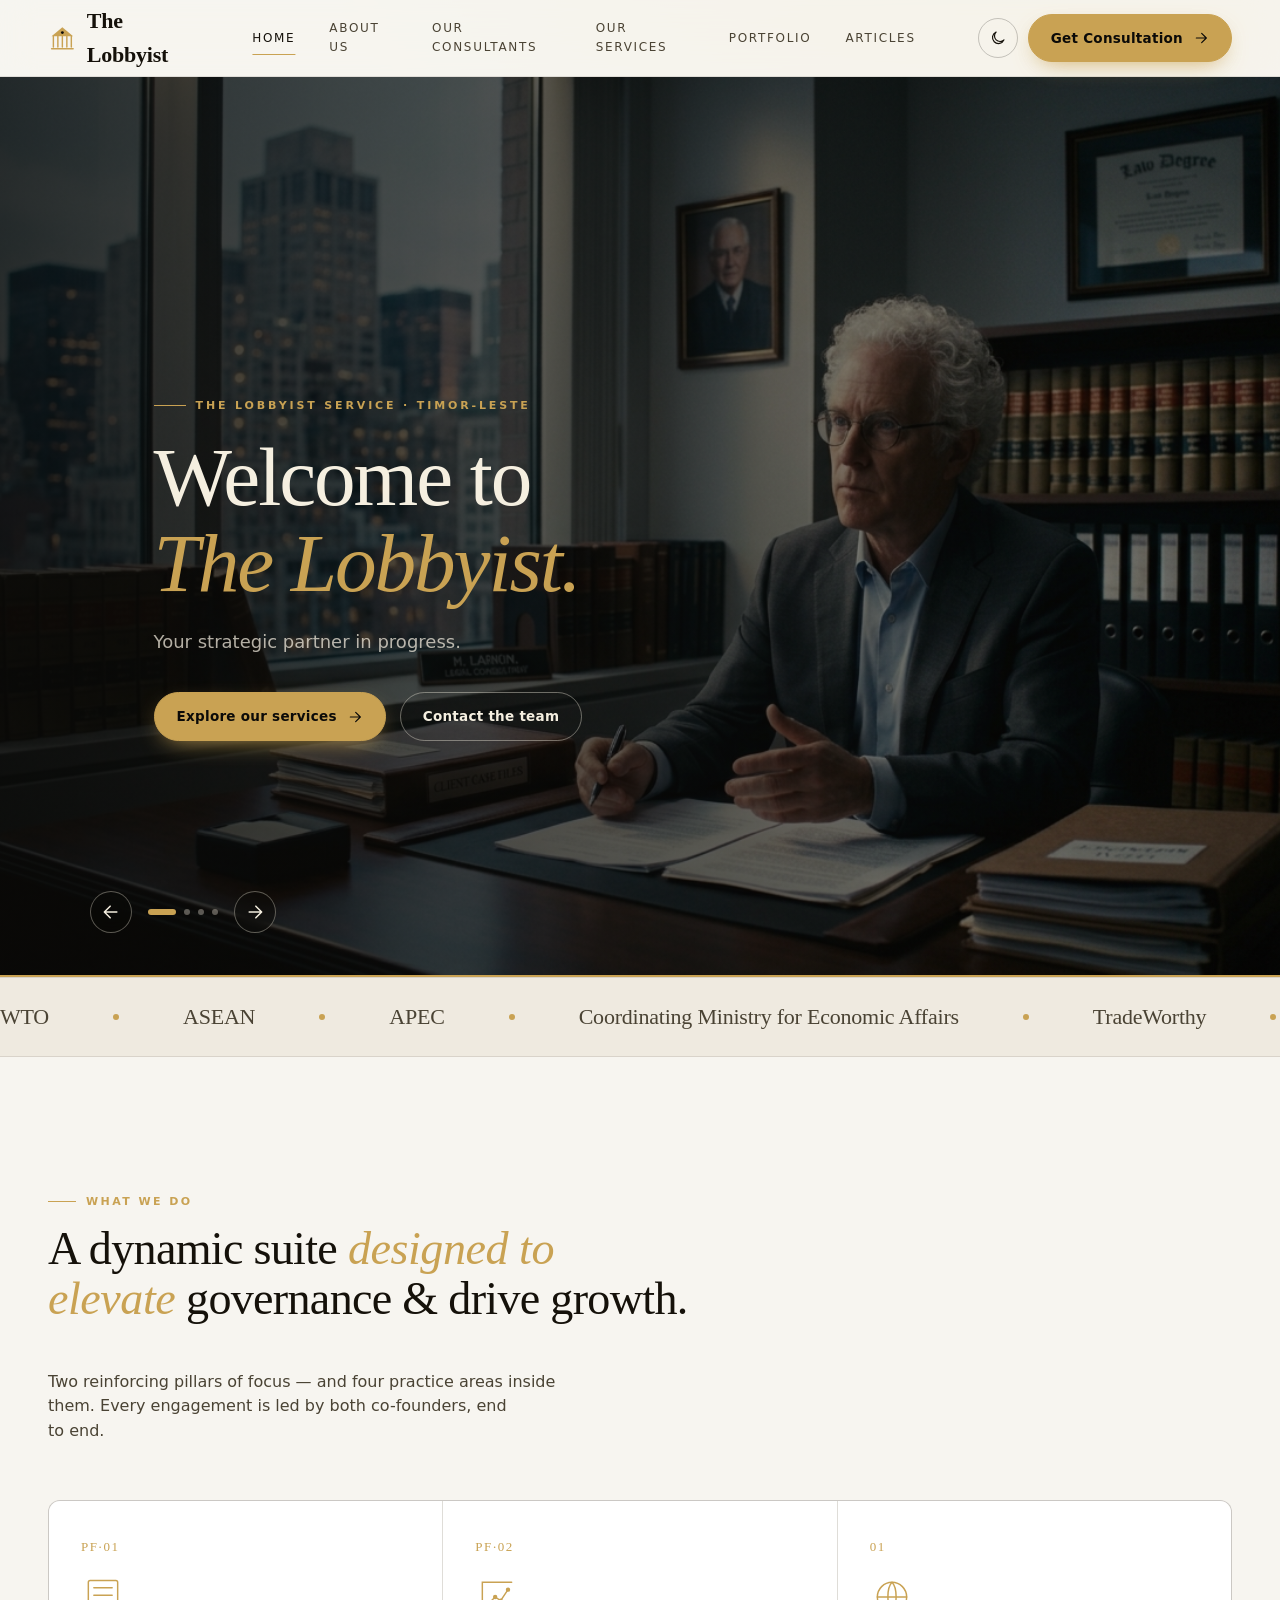
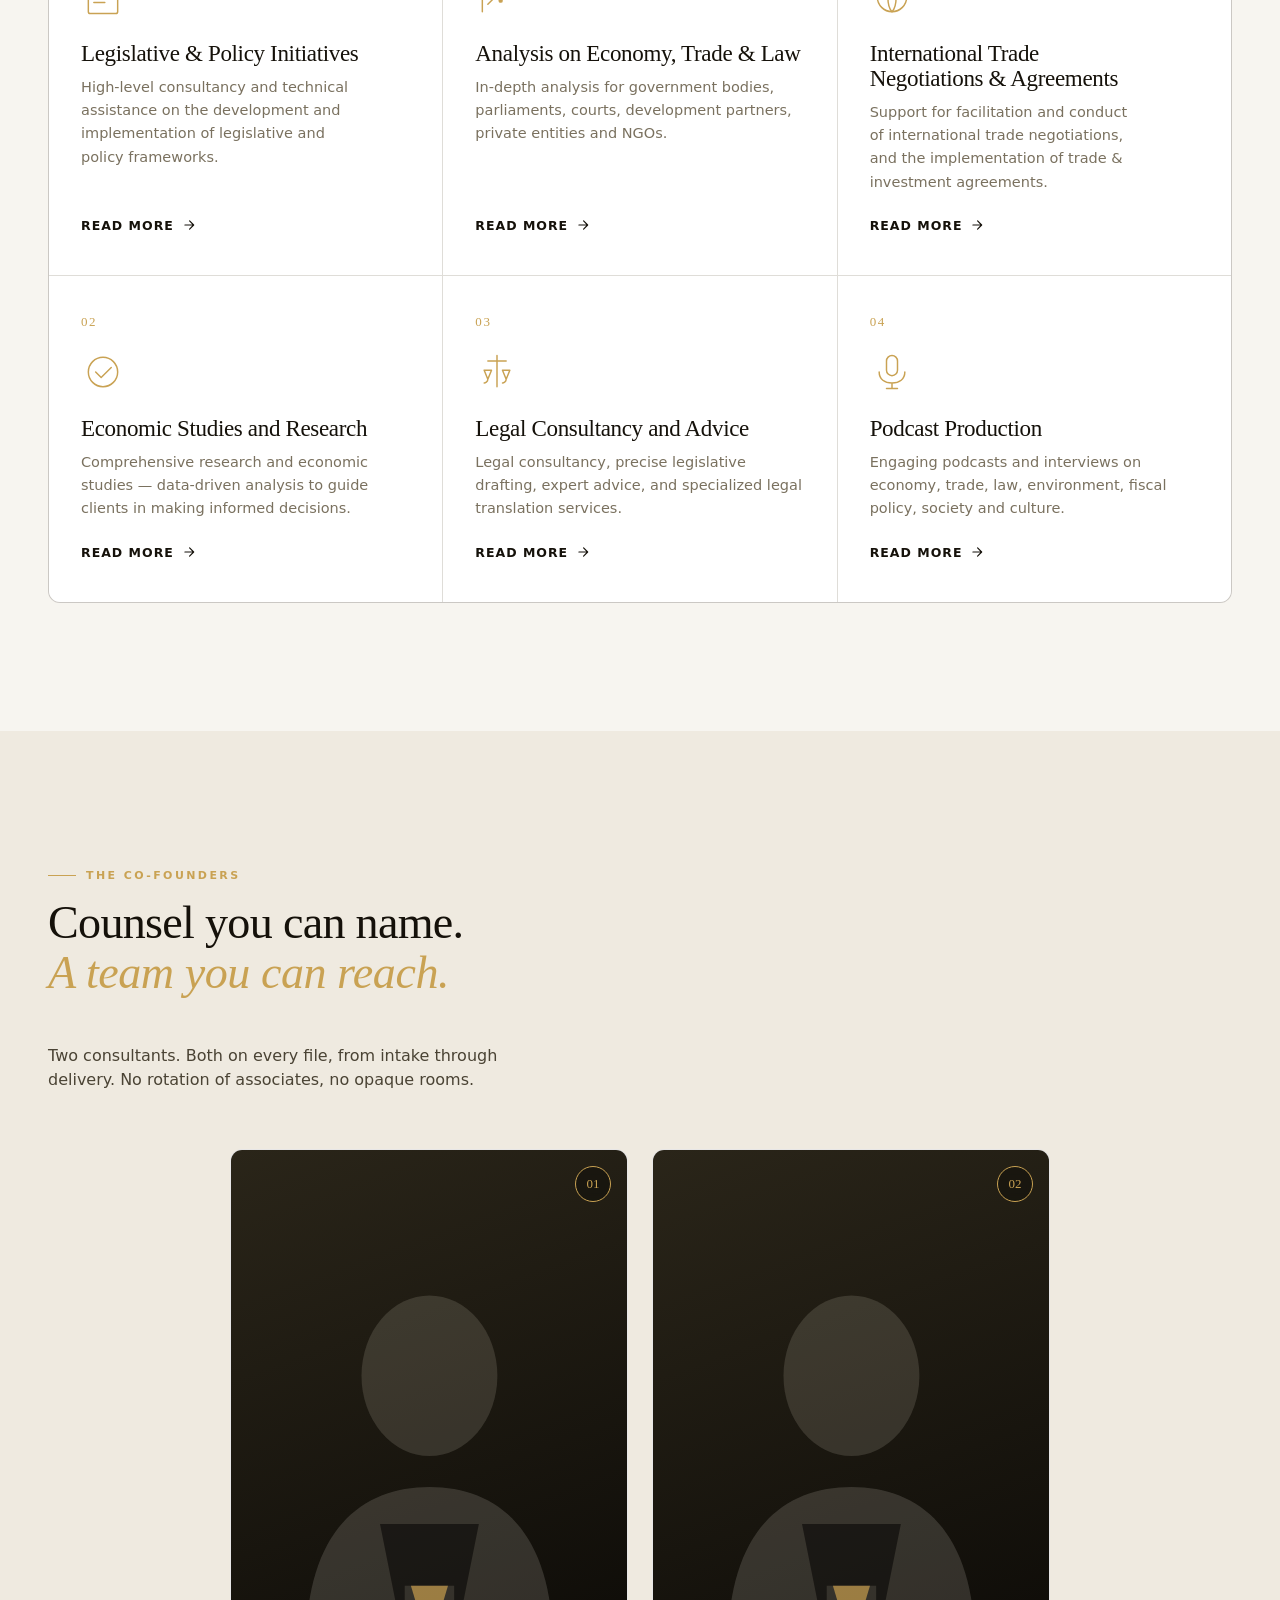
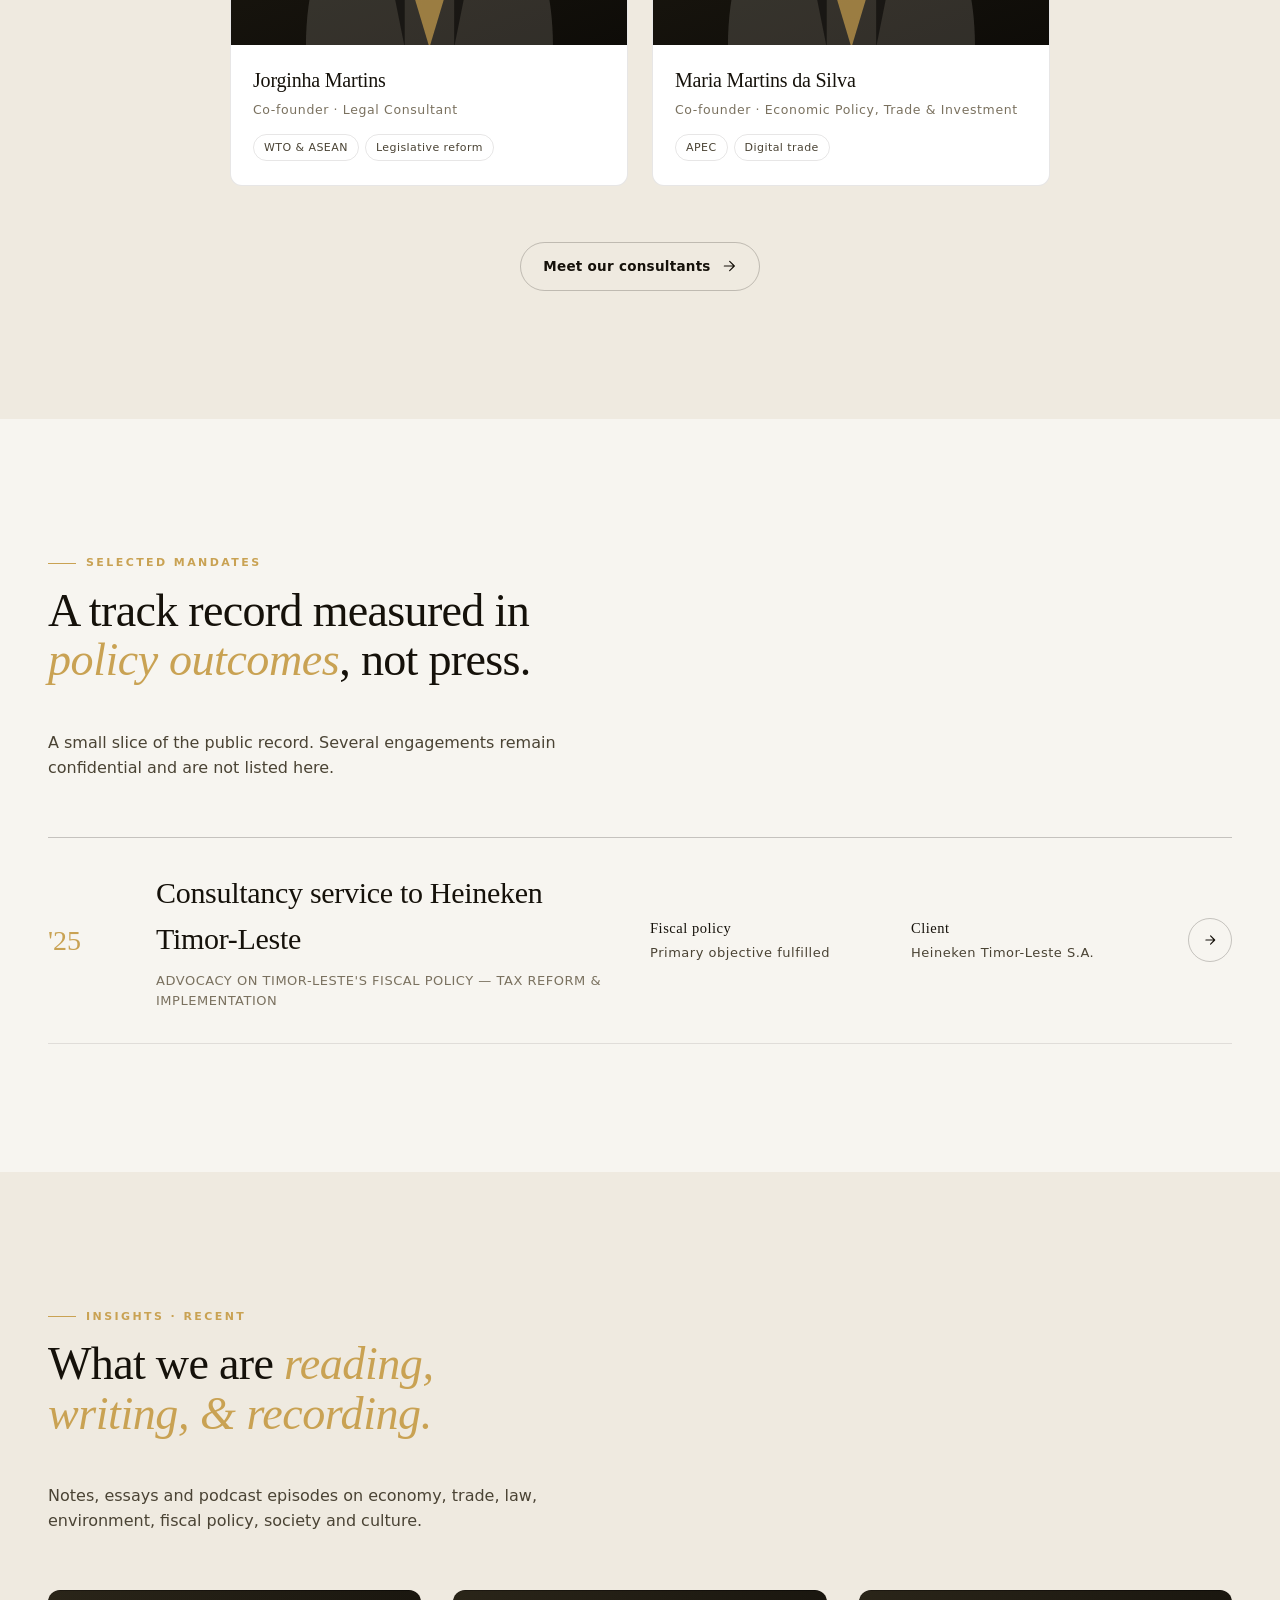
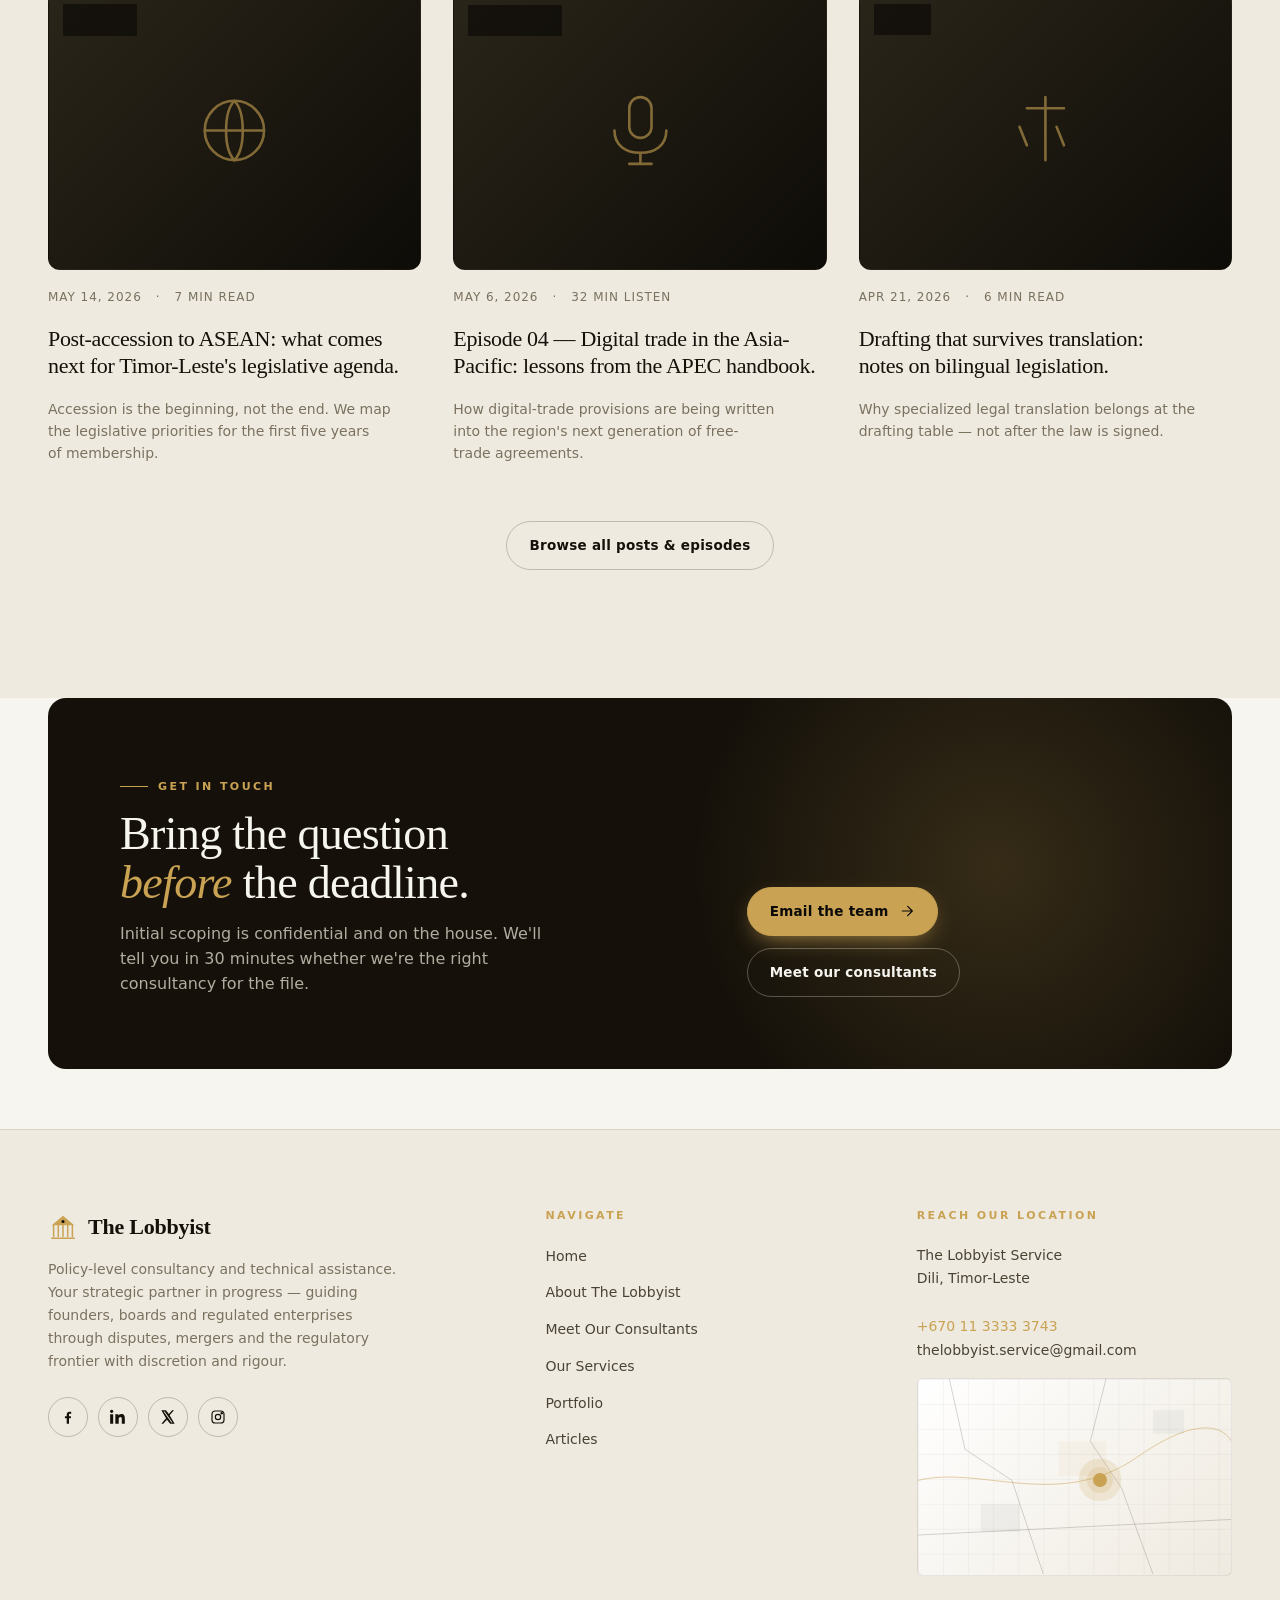
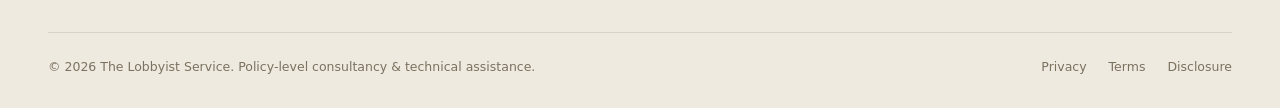
==== commit 1bbb08b6: "Update image paths to remove 'uploads/' prefix" ====
--- a/index.html
+++ b/index.html
@@ -23,7 +23,7 @@
     <!-- Slide 1 — legal.png -->
     <div class="hs-slide active" data-index="0">
       <div class="hs-bg">
-        <img src="uploads/legal.png" alt="" aria-hidden="true" />
+        <img src="legal.png" alt="" aria-hidden="true" />
         <div class="hs-overlay"></div>
       </div>
       <div class="hs-content">
@@ -49,7 +49,7 @@
     <!-- Slide 2 — legal2.png -->
     <div class="hs-slide" data-index="1">
       <div class="hs-bg">
-        <img src="uploads/legal2.png" alt="" aria-hidden="true" />
+        <img src="legal2.png" alt="" aria-hidden="true" />
         <div class="hs-overlay" style="background: linear-gradient(to bottom, rgba(11,10,8,.50) 0%, rgba(11,10,8,.80) 100%);"></div>
       </div>
       <div class="hs-content">
@@ -73,7 +73,7 @@
     <!-- Slide 3 — legal3.png -->
     <div class="hs-slide" data-index="2">
       <div class="hs-bg">
-        <img src="uploads/legal3.png" alt="" aria-hidden="true" />
+        <img src="legal3.png" alt="" aria-hidden="true" />
         <div class="hs-overlay" style="background: linear-gradient(135deg, rgba(11,10,8,.85) 0%, rgba(11,10,8,.45) 100%);"></div>
       </div>
       <div class="hs-content">
@@ -93,7 +93,7 @@
     <!-- Slide 4 — legal4.png -->
     <div class="hs-slide" data-index="3">
       <div class="hs-bg">
-        <img src="uploads/legal4.png" alt="" aria-hidden="true" />
+        <img src="legal4.png" alt="" aria-hidden="true" />
         <div class="hs-overlay" style="background: linear-gradient(to right, rgba(11,10,8,.88) 40%, rgba(11,10,8,.45) 100%);"></div>
       </div>
       <div class="hs-content">
